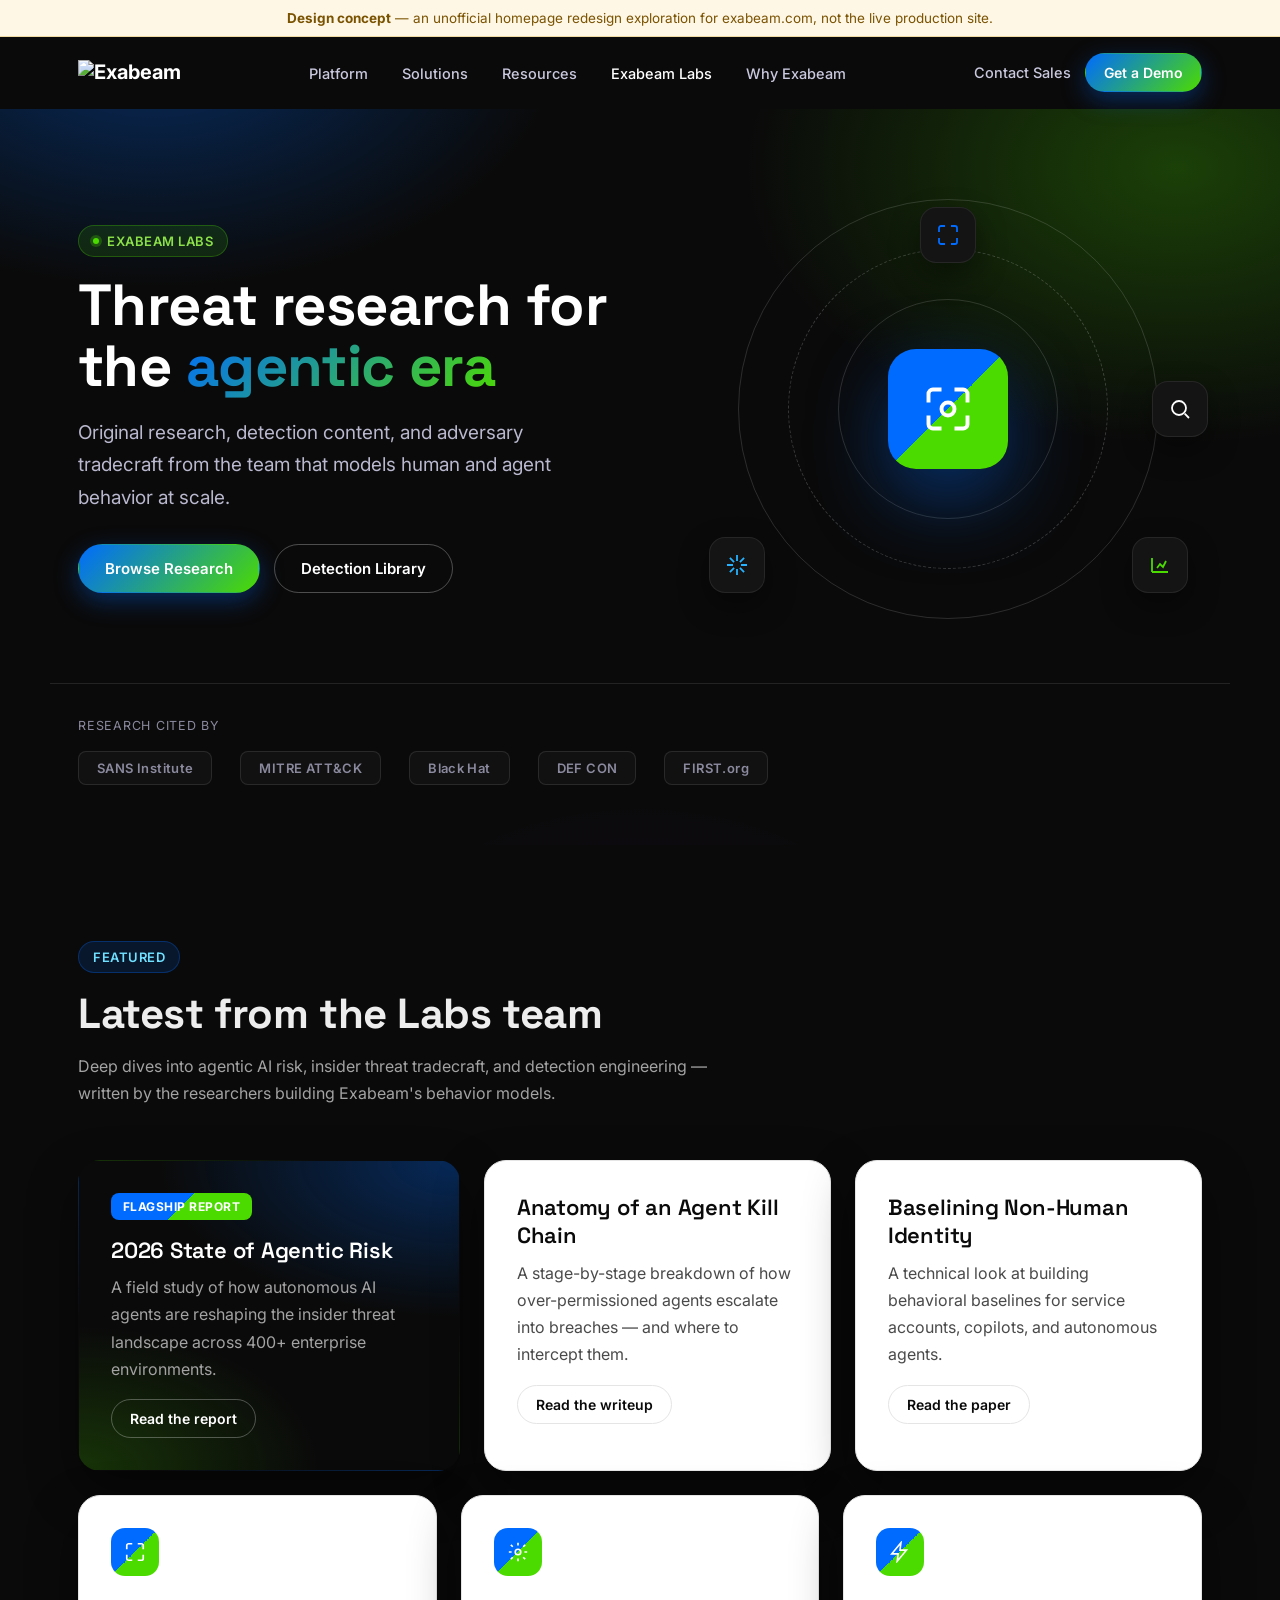
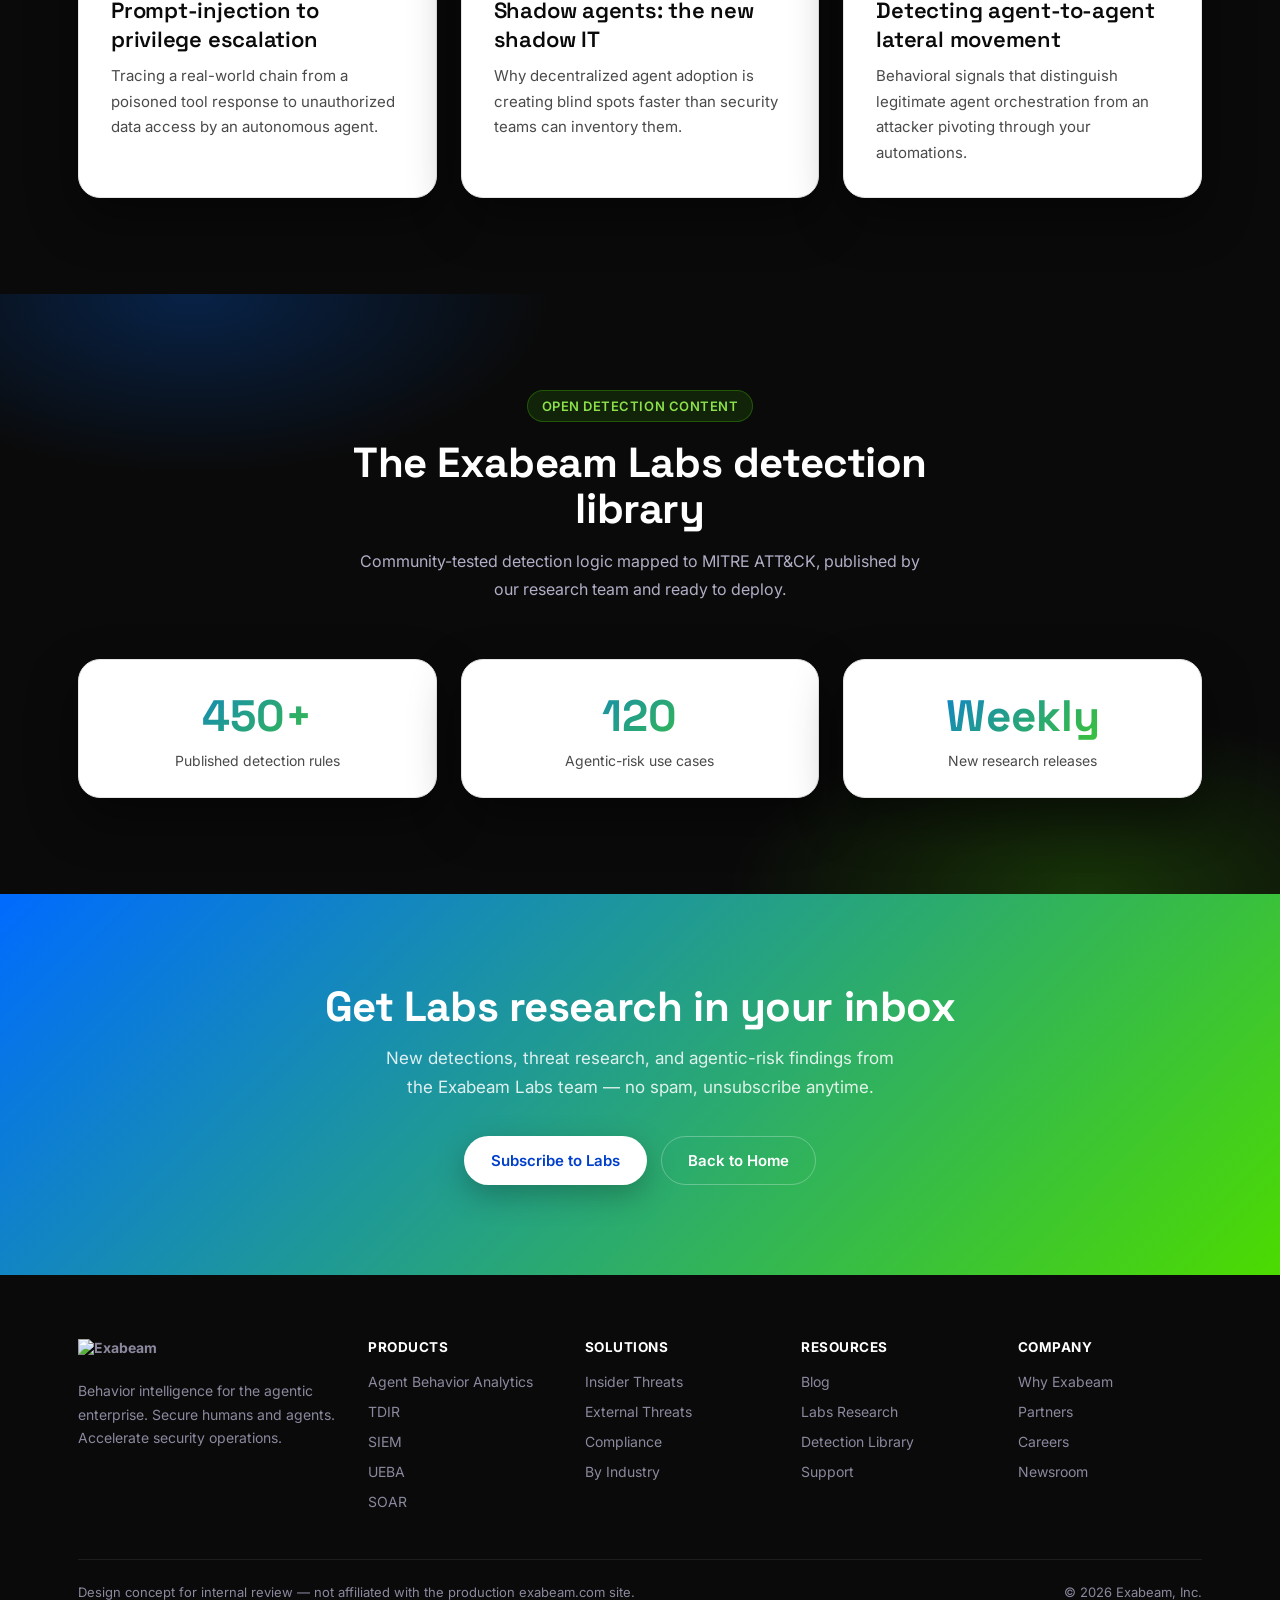
==== labs.html @ 5ce6b830 "Add agent insider threat kill-chain timeline; extract shared styles.css; add Exabeam Labs page" ====
<!doctype html>
<html lang="en">
<head>
<meta charset="utf-8">
<meta name="viewport" content="width=device-width, initial-scale=1">
<title>Exabeam Labs — Threat Research for the Agentic Era (Redesign Concept)</title>
<meta name="description" content="Unofficial Exabeam Labs page concept, part of the exabeam.com homepage redesign exploration. For internal review only.">
<meta name="robots" content="noindex, nofollow">
<link rel="preconnect" href="https://fonts.googleapis.com">
<link rel="preconnect" href="https://fonts.gstatic.com" crossorigin>
<link href="https://fonts.googleapis.com/css2?family=Space+Grotesk:wght@500;600;700&family=Inter:wght@400;500;600;700&display=swap" rel="stylesheet">
<link rel="stylesheet" href="styles.css">
</head>
<body>

<div class="disclaimer"><strong>Design concept</strong> — an unofficial homepage redesign exploration for exabeam.com, not the live production site.</div>

<header>
  <div class="nav-inner">
    <a href="https://www.exabeam.com/" class="logo"><img class="logo-img" src="https://cdn-ilemogb.nitrocdn.com/hxeNzoFtzCLhholgTkBlCriLCctWhMdW/assets/images/source/rev-cb45094/www.exabeam.com/wp-content/uploads/MISC-Exabeam-dark-logo-01.svg" alt="Exabeam" height="26"></a>
    <ul class="nav-links">
      <li><a href="index.html#platform">Platform</a></li>
      <li><a href="index.html#solutions">Solutions</a></li>
      <li><a href="index.html#resources">Resources</a></li>
      <li><a href="labs.html" style="color:#fff;">Exabeam Labs</a></li>
      <li><a href="index.html#faq">Why Exabeam</a></li>
    </ul>
    <div class="nav-cta">
      <a href="index.html" class="link">Contact Sales</a>
      <a href="index.html" class="btn btn-primary btn-sm">Get a Demo</a>
    </div>
    <button class="nav-toggle" aria-label="Menu">☰</button>
  </div>
</header>

<main id="top">

  <!-- LABS HERO -->
  <section class="hero" style="padding:90px 0 60px;">
    <div class="wrap hero-grid">
      <div>
        <span class="eyebrow on-dark"><span class="dot"></span> Exabeam Labs</span>
        <h1>Threat research for the <span class="grad">agentic era</span></h1>
        <p class="lede">Original research, detection content, and adversary tradecraft from the team that models human and agent behavior at scale.</p>
        <div class="hero-ctas">
          <a href="#research" class="btn btn-primary">Browse Research</a>
          <a href="#detections" class="btn btn-ghost-dark">Detection Library</a>
        </div>
      </div>
      <div class="orbit-wrap" aria-hidden="true">
        <div class="orbit-spin">
          <div class="orbit o1"></div>
          <div class="orbit o2"></div>
          <div class="orbit o3"></div>
          <div class="orbit-node n1"><span class="counter-spin"><svg viewBox="0 0 24 24" fill="none" stroke="#006BFF" stroke-width="1.8"><path d="M9 3H5a2 2 0 00-2 2v4M15 3h4a2 2 0 012 2v4M9 21H5a2 2 0 01-2-2v-4M15 21h4a2 2 0 002-2v-4"/></svg></span></div>
          <div class="orbit-node n2"><span class="counter-spin"><svg viewBox="0 0 24 24" fill="none" stroke="#27B2FF" stroke-width="1.8"><path d="M12 2v6M12 16v6M4.9 4.9l4.2 4.2M14.9 14.9l4.2 4.2M2 12h6M16 12h6M4.9 19.1l4.2-4.2M14.9 9.1l4.2-4.2"/></svg></span></div>
          <div class="orbit-node n3"><span class="counter-spin"><svg viewBox="0 0 24 24" fill="none" stroke="#4CDB00" stroke-width="1.8"><path d="M4 19V5M4 19h16M9 15l3-4 3 3 3-6"/></svg></span></div>
          <div class="orbit-node n4"><span class="counter-spin"><svg viewBox="0 0 24 24" fill="none" stroke="#fff" stroke-width="1.8"><circle cx="11" cy="11" r="7"/><path d="M21 21l-4.3-4.3"/></svg></span></div>
        </div>
        <div class="orbit-core">
          <svg viewBox="0 0 24 24" fill="none" stroke="#fff" stroke-width="1.8"><path d="M9 3H5a2 2 0 00-2 2v4M15 3h4a2 2 0 012 2v4M9 21H5a2 2 0 01-2-2v-4M15 21h4a2 2 0 002-2v-4"/><circle cx="12" cy="12" r="3"/></svg>
        </div>
      </div>
    </div>
    <div class="wrap trust-strip">
      <div class="trust-label">Research cited by</div>
      <div class="trust-logos">
        <span>SANS Institute</span>
        <span>MITRE ATT&amp;CK</span>
        <span>Black Hat</span>
        <span>DEF CON</span>
        <span>FIRST.org</span>
      </div>
    </div>
  </section>

  <!-- FEATURED RESEARCH -->
  <section class="section" id="research">
    <div class="wrap">
      <div class="section-head">
        <span class="eyebrow">Featured</span>
        <h2>Latest from the Labs team</h2>
        <p>Deep dives into agentic AI risk, insider threat tradecraft, and detection engineering — written by the researchers building Exabeam's behavior models.</p>
      </div>

      <div class="res-grid" style="margin-bottom:24px;">
        <div class="res-card highlight reveal">
          <span class="badge-gartner">Flagship Report</span>
          <h3>2026 State of Agentic Risk</h3>
          <p>A field study of how autonomous AI agents are reshaping the insider threat landscape across 400+ enterprise environments.</p>
          <a href="#" class="btn btn-ghost-dark btn-sm">Read the report</a>
        </div>
        <div class="res-card reveal">
          <h3>Anatomy of an Agent Kill Chain</h3>
          <p>A stage-by-stage breakdown of how over-permissioned agents escalate into breaches — and where to intercept them.</p>
          <a href="#" class="btn btn-ghost-light btn-sm">Read the writeup</a>
        </div>
        <div class="res-card reveal">
          <h3>Baselining Non-Human Identity</h3>
          <p>A technical look at building behavioral baselines for service accounts, copilots, and autonomous agents.</p>
          <a href="#" class="btn btn-ghost-light btn-sm">Read the paper</a>
        </div>
      </div>

      <div class="grid-3">
        <div class="card reveal">
          <div class="icon-tile"><svg viewBox="0 0 24 24" fill="none" stroke="#fff" stroke-width="1.8"><path d="M9 3H5a2 2 0 00-2 2v4M15 3h4a2 2 0 012 2v4M9 21H5a2 2 0 01-2-2v-4M15 21h4a2 2 0 002-2v-4"/></svg></div>
          <h3>Prompt-injection to privilege escalation</h3>
          <p>Tracing a real-world chain from a poisoned tool response to unauthorized data access by an autonomous agent.</p>
        </div>
        <div class="card reveal">
          <div class="icon-tile"><svg viewBox="0 0 24 24" fill="none" stroke="#fff" stroke-width="1.8"><circle cx="12" cy="12" r="3"/><path d="M12 2v3M12 19v3M4.2 4.2l2.1 2.1M17.7 17.7l2.1 2.1M2 12h3M19 12h3M4.2 19.8l2.1-2.1M17.7 6.3l2.1-2.1"/></svg></div>
          <h3>Shadow agents: the new shadow IT</h3>
          <p>Why decentralized agent adoption is creating blind spots faster than security teams can inventory them.</p>
        </div>
        <div class="card reveal">
          <div class="icon-tile"><svg viewBox="0 0 24 24" fill="none" stroke="#fff" stroke-width="1.8"><path d="M13 2L3 14h7l-1 8 10-12h-7l1-8z"/></svg></div>
          <h3>Detecting agent-to-agent lateral movement</h3>
          <p>Behavioral signals that distinguish legitimate agent orchestration from an attacker pivoting through your automations.</p>
        </div>
      </div>
    </div>
  </section>

  <!-- DETECTION LIBRARY -->
  <section class="section band-dark" id="detections">
    <div class="wrap">
      <div class="section-head center">
        <span class="eyebrow on-dark">Open Detection Content</span>
        <h2>The Exabeam Labs detection library</h2>
        <p style="margin:0 auto;max-width:560px;">Community-tested detection logic mapped to MITRE ATT&amp;CK, published by our research team and ready to deploy.</p>
      </div>
      <div class="stat-grid">
        <div class="stat reveal"><div class="num">450+</div><div class="label">Published detection rules</div></div>
        <div class="stat reveal"><div class="num">120</div><div class="label">Agentic-risk use cases</div></div>
        <div class="stat reveal"><div class="num">Weekly</div><div class="label">New research releases</div></div>
      </div>
    </div>
  </section>

  <!-- CTA -->
  <section class="cta-band">
    <div class="wrap">
      <h2>Get Labs research in your inbox</h2>
      <p>New detections, threat research, and agentic-risk findings from the Exabeam Labs team — no spam, unsubscribe anytime.</p>
      <div class="hero-ctas" style="justify-content:center;">
        <a href="#" class="btn btn-primary">Subscribe to Labs</a>
        <a href="index.html" class="btn btn-ghost-dark">Back to Home</a>
      </div>
    </div>
  </section>

</main>

<footer>
  <div class="wrap">
    <div class="footer-grid">
      <div>
        <a href="index.html#top" class="logo" style="margin-bottom:14px;"><img class="logo-img" src="https://cdn-ilemogb.nitrocdn.com/hxeNzoFtzCLhholgTkBlCriLCctWhMdW/assets/images/source/rev-cb45094/www.exabeam.com/wp-content/uploads/MISC-Exabeam-dark-logo-01.svg" alt="Exabeam" height="24"></a>
        <p style="color:#8A899E;font-size:14px;max-width:280px;">Behavior intelligence for the agentic enterprise. Secure humans and agents. Accelerate security operations.</p>
      </div>
      <div>
        <h4>Products</h4>
        <ul>
          <li><a href="index.html#platform">Agent Behavior Analytics</a></li>
          <li><a href="index.html#platform">TDIR</a></li>
          <li><a href="index.html#platform">SIEM</a></li>
          <li><a href="index.html#platform">UEBA</a></li>
          <li><a href="index.html#platform">SOAR</a></li>
        </ul>
      </div>
      <div>
        <h4>Solutions</h4>
        <ul>
          <li><a href="index.html#solutions">Insider Threats</a></li>
          <li><a href="index.html#solutions">External Threats</a></li>
          <li><a href="index.html#solutions">Compliance</a></li>
          <li><a href="index.html#solutions">By Industry</a></li>
        </ul>
      </div>
      <div>
        <h4>Resources</h4>
        <ul>
          <li><a href="index.html#resources">Blog</a></li>
          <li><a href="labs.html#research">Labs Research</a></li>
          <li><a href="labs.html#detections">Detection Library</a></li>
          <li><a href="index.html#faq">Support</a></li>
        </ul>
      </div>
      <div>
        <h4>Company</h4>
        <ul>
          <li><a href="index.html#faq">Why Exabeam</a></li>
          <li><a href="#">Partners</a></li>
          <li><a href="#">Careers</a></li>
          <li><a href="#">Newsroom</a></li>
        </ul>
      </div>
    </div>
    <div class="footer-bottom">
      <span>Design concept for internal review — not affiliated with the production exabeam.com site.</span>
      <span>© 2026 Exabeam, Inc.</span>
    </div>
  </div>
</footer>

<script>
  document.querySelector('.nav-toggle').addEventListener('click', function(){
    var links = document.querySelector('.nav-links');
    var open = links.style.display === 'flex';
    links.style.display = open ? 'none' : 'flex';
    links.style.flexDirection = 'column';
    links.style.position = 'absolute';
    links.style.top = '64px';
    links.style.left = '0';
    links.style.right = '0';
    links.style.background = '#0A0A0A';
    links.style.padding = '20px 28px';
    links.style.gap = '18px';
  });

  if ('IntersectionObserver' in window){
    var io = new IntersectionObserver(function(entries){
      entries.forEach(function(e){ if (e.isIntersecting){ e.target.classList.add('in'); io.unobserve(e.target); } });
    }, { threshold: 0.12 });
    document.querySelectorAll('.reveal').forEach(function(el){ io.observe(el); });
  } else {
    document.querySelectorAll('.reveal').forEach(function(el){ el.classList.add('in'); });
  }
</script>

</body>
</html>
---- styles.css ----
:root{
    --purple:#8D00FF;
    --purple-light:#B383FF;
    --purple-dark:#5A00A6;
    --blue:#006BFF;
    --blue-light:#27B2FF;
    --blue-dark:#003FCC;
    --green:#009D00;
    --green-light:#4CDB00;
    --green-dark:#106D00;
    --ink:#0A0A0A;
    --ink-soft:#151515;
    --panel-dark:#141414;
    --panel-dark-border:rgba(255,255,255,.08);
    --paper:#FFFFFF;
    --paper-soft:#F5F5F5;
    --line:#E5E5E5;
    --text-muted:#4A4A4A;
    --text-on-dark-muted:#A3A3A3;
    /* Primary brand colors (green + blue, balanced) drive large gradients; purple is used sparingly as a secondary accent only. */
    --gradient-brand: linear-gradient(135deg, var(--blue) 0%, var(--green-light) 100%);
    --gradient-icon: linear-gradient(135deg, var(--blue) 50%, var(--green-light) 50%);
    --radius-lg: 22px;
    --radius-md: 16px;
    --radius-pill: 999px;
    --shadow-soft: 0 20px 50px rgba(0,0,0,.45);
    --shadow-dark: 0 20px 60px rgba(0,0,0,.45);
    --maxw: 1180px;
  }
  *{box-sizing:border-box}
  html{scroll-behavior:smooth}
  body{
    margin:0;
    font-family:'Inter',-apple-system,BlinkMacSystemFont,'Helvetica Neue',Arial,sans-serif;
    color:#EDEDED;
    background:var(--ink);
    -webkit-font-smoothing:antialiased;
  }
  h1,h2,h3,.brand-font{font-family:'Space Grotesk','Inter',sans-serif; letter-spacing:-0.01em;}
  h1{font-size:clamp(36px,5.4vw,58px); line-height:1.05; font-weight:700; margin:0 0 20px;}
  h2{font-size:clamp(28px,3.6vw,42px); line-height:1.1; font-weight:700; margin:0 0 16px;}
  h3{font-size:22px; line-height:1.3; font-weight:600; margin:0 0 10px;}
  p{line-height:1.7; color:var(--text-on-dark-muted); margin:0 0 16px;}
  a{color:inherit; text-decoration:none;}
  img,svg{display:block; max-width:100%;}
  .wrap{max-width:var(--maxw); margin:0 auto; padding:0 28px;}
  section{position:relative;}
  .eyebrow{
    display:inline-flex; align-items:center; gap:8px;
    font-size:13px; font-weight:600; letter-spacing:.04em; text-transform:uppercase;
    color:#6FE0FF;
    background:rgba(0,107,255,.14);
    border:1px solid rgba(0,107,255,.3);
    padding:7px 14px; border-radius:var(--radius-pill);
    margin-bottom:18px;
  }
  .eyebrow.on-dark{ color:#8CE04A; background:rgba(76,219,0,.12); border-color:rgba(76,219,0,.28); }
  .eyebrow.on-light{ color:var(--blue-dark); background:rgba(0,107,255,.08); border-color:rgba(0,107,255,.18); }
  .eyebrow .dot{width:6px;height:6px;border-radius:50%;background:var(--green-light);box-shadow:0 0 0 3px rgba(76,219,0,.25);}

  /* Buttons */
  .btn{
    display:inline-flex; align-items:center; justify-content:center; gap:8px;
    font-weight:600; font-size:15px; padding:14px 26px; border-radius:var(--radius-pill);
    cursor:pointer; border:1px solid transparent; transition:transform .18s ease, box-shadow .18s ease, background .18s ease, border-color .18s ease;
    white-space:nowrap;
  }
  .btn-primary{ background:var(--gradient-brand); color:#fff; box-shadow:0 8px 24px rgba(0,107,255,.35); }
  .btn-primary:hover{ transform:translateY(-2px); box-shadow:0 14px 32px rgba(0,107,255,.45); }
  .btn-ghost-dark{ background:transparent; border-color:rgba(255,255,255,.28); color:#fff; }
  .btn-ghost-dark:hover{ background:rgba(255,255,255,.08); border-color:rgba(255,255,255,.5); }
  .btn-ghost-light{ background:transparent; border-color:var(--line); color:var(--ink); }
  .btn-ghost-light:hover{ background:var(--paper-soft); border-color:#cfcfe0; }
  .btn-sm{ padding:10px 18px; font-size:14px; }

  /* NAV */
  header{
    position:sticky; top:0; z-index:50;
    background:var(--ink);
    border-bottom:1px solid transparent;
  }
  .nav-inner{ display:flex; align-items:center; justify-content:space-between; padding:16px 28px; max-width:var(--maxw); margin:0 auto; }
  .logo{ font-size:20px; font-weight:700; color:#fff; display:flex; align-items:center; gap:10px; }
  .logo-img{ height:26px; width:auto; display:block; }
  .nav-links{ display:flex; gap:34px; list-style:none; margin:0; padding:0; }
  .nav-links a{ color:#C9C8DE; font-size:14.5px; font-weight:500; transition:color .15s ease; }
  .nav-links a:hover{ color:#fff; }
  .nav-cta{ display:flex; align-items:center; gap:14px; }
  .nav-cta a.link{ color:#C9C8DE; font-size:14.5px; font-weight:500; }
  .nav-toggle{ display:none; background:none; border:0; color:#fff; font-size:22px; cursor:pointer; }
  @media (max-width:920px){
    .nav-links{ display:none; }
    .nav-cta .link{ display:none; }
    .nav-toggle{ display:block; }
  }

  /* HERO */
  .hero{
    background:
      radial-gradient(680px 420px at 12% -10%, rgba(0,107,255,.35), transparent 60%),
      radial-gradient(720px 460px at 92% 8%, rgba(76,219,0,.26), transparent 60%),
      radial-gradient(500px 340px at 50% 120%, rgba(141,0,255,.06), transparent 60%),
      var(--ink);
    color:#fff;
    padding:110px 0 70px;
    overflow:hidden;
  }
  .hero-grid{ display:grid; grid-template-columns:1.05fr .95fr; gap:56px; align-items:center; }
  @media (max-width:920px){ .hero-grid{ grid-template-columns:1fr; } }
  .hero h1{ color:#fff; }
  .hero h1 .grad{ background:var(--gradient-brand); -webkit-background-clip:text; background-clip:text; color:transparent; }
  .hero p.lede{ font-size:19px; color:#B9B8CF; max-width:520px; }
  .hero-ctas{ display:flex; gap:14px; margin-top:30px; flex-wrap:wrap; }

  /* hero visual: orbit graphic (animated) */
  .orbit-wrap{ position:relative; height:420px; display:flex; align-items:center; justify-content:center; }
  .orbit-spin{ position:absolute; inset:0; animation: spin 50s linear infinite; }
  .orbit{ position:absolute; top:50%; left:50%; border-radius:50%; border:1px solid rgba(255,255,255,.14); transform:translate(-50%,-50%); }
  .orbit.o1{ width:420px; height:420px; }
  .orbit.o2{ width:320px; height:320px; border-style:dashed; border-color:rgba(255,255,255,.2); animation: spin-reverse-centered 30s linear infinite; }
  .orbit.o3{ width:220px; height:220px; animation: pulse-ring 6s ease-in-out infinite; }
  .orbit-core{
    position:relative; width:120px; height:120px; border-radius:28px; background:var(--gradient-icon);
    display:flex; align-items:center; justify-content:center; box-shadow:0 30px 80px rgba(0,107,255,.4);
    animation: core-pulse 4.5s ease-in-out infinite;
  }
  .orbit-core svg{ width:52px; height:52px; }
  .orbit-node{
    position:absolute; width:56px; height:56px; border-radius:16px;
    background:var(--panel-dark); border:1px solid var(--panel-dark-border);
    display:flex; align-items:center; justify-content:center;
    box-shadow:0 12px 30px rgba(0,0,0,.4);
    animation: node-float 3.6s ease-in-out infinite;
  }
  .orbit-node .counter-spin{ display:flex; animation: spin-reverse 50s linear infinite; }
  .orbit-node svg{ width:24px; height:24px; }
  .n1{ top:8px; left:50%; margin-left:-28px; animation-delay:0s; }
  .n2{ bottom:26px; left:14px; animation-delay:.9s; }
  .n3{ bottom:26px; right:14px; animation-delay:1.8s; }
  .n4{ top:50%; right:-6px; margin-top:-28px; animation-delay:2.7s; }
  @media (max-width:520px){ .orbit-wrap{ height:320px;} .orbit.o1{width:300px;height:300px;} .orbit.o2{width:220px;height:220px;} .orbit.o3{width:150px;height:150px;} }

  @keyframes spin{ from{ transform:rotate(0deg); } to{ transform:rotate(360deg); } }
  @keyframes spin-reverse{ from{ transform:rotate(0deg); } to{ transform:rotate(-360deg); } }
  @keyframes spin-reverse-centered{ from{ transform:translate(-50%,-50%) rotate(0deg); } to{ transform:translate(-50%,-50%) rotate(-360deg); } }
  @keyframes core-pulse{ 0%,100%{ transform:scale(1); box-shadow:0 30px 80px rgba(0,107,255,.4); } 50%{ transform:scale(1.05); box-shadow:0 34px 90px rgba(76,219,0,.4); } }
  @keyframes node-float{ 0%,100%{ transform:translateY(0); } 50%{ transform:translateY(-8px); } }
  @keyframes pulse-ring{ 0%,100%{ opacity:.6; transform:translate(-50%,-50%) scale(1); } 50%{ opacity:1; transform:translate(-50%,-50%) scale(1.03); } }
  @media (prefers-reduced-motion: reduce){
    .orbit-spin, .orbit.o2, .orbit.o3, .orbit-core, .orbit-node, .orbit-node .counter-spin{ animation:none !important; }
  }

  .trust-strip{ margin-top:64px; padding-top:34px; border-top:1px solid rgba(255,255,255,.1); }
  .trust-label{ font-size:12.5px; letter-spacing:.06em; text-transform:uppercase; color:#8A899E; margin-bottom:18px; }
  .trust-logos{ display:flex; gap:28px; flex-wrap:wrap; align-items:center; }
  .trust-logos span{
    height:34px; padding:0 18px; display:flex; align-items:center;
    color:#8A899E; font-weight:600; font-size:13px; letter-spacing:.03em;
    border:1px solid rgba(255,255,255,.1); border-radius:8px; background:rgba(255,255,255,.03);
  }

  /* PROBLEM SECTION */
  .section{ padding:96px 0; }
  .section-head{ max-width:640px; margin:0 0 52px; }
  .section-head.center{ margin:0 auto 52px; text-align:center; }
  .grid-3{ display:grid; grid-template-columns:repeat(3,1fr); gap:24px; }
  .grid-5{ display:grid; grid-template-columns:repeat(5,1fr); gap:20px; }
  @media (max-width:900px){ .grid-3{ grid-template-columns:1fr 1fr; } .grid-5{ grid-template-columns:1fr 1fr; } }
  @media (max-width:600px){ .grid-3{ grid-template-columns:1fr; } .grid-5{ grid-template-columns:1fr; } }

  .card{
    background:var(--paper); border:1px solid var(--line); border-radius:var(--radius-lg);
    padding:32px; color:var(--ink); box-shadow:var(--shadow-soft);
    transition:transform .2s ease, box-shadow .2s ease, border-color .2s ease;
  }
  .card:hover{ transform:translateY(-4px); box-shadow:0 20px 50px rgba(0,0,0,.35); border-color:#dcdcee; }
  .icon-tile{
    width:48px; height:48px; border-radius:14px; margin-bottom:20px;
    display:flex; align-items:center; justify-content:center;
    background:var(--gradient-icon);
  }
  .icon-tile svg{ width:22px; height:22px; stroke:#fff; }
  .card p{ margin:0; font-size:15px; color:var(--text-muted); }

  /* PLATFORM ROWS */
  .platform-row{ display:grid; grid-template-columns:1fr 1fr; gap:64px; align-items:center; padding:56px 0; border-top:1px solid rgba(255,255,255,.1); }
  .platform-row:first-of-type{ border-top:none; }
  .platform-row.reverse .p-visual{ order:2; }
  @media (max-width:860px){ .platform-row{ grid-template-columns:1fr; gap:32px;} .platform-row.reverse .p-visual{ order:0;} }
  .p-visual{
    background:var(--paper); border-radius:var(--radius-lg); padding:36px; min-height:260px;
    display:flex; align-items:center; justify-content:center; position:relative; overflow:hidden;
    border:1px solid var(--line); box-shadow:var(--shadow-soft);
  }
  .p-visual::before{
    content:""; position:absolute; inset:-40%;
    background:radial-gradient(circle at 30% 20%, rgba(0,107,255,.14), transparent 55%),
               radial-gradient(circle at 80% 80%, rgba(76,219,0,.12), transparent 55%);
  }
  /* Platform-row graphics: diagonal-blade motif inspired by the Exabeam mark */
  .p-graphic{ position:relative; width:220px; height:220px; }
  .ring-echo{ position:absolute; inset:12px; border-radius:50%; border:1px dashed var(--line); }
  .blade{ position:absolute; border-radius:6px; box-shadow:0 10px 22px rgba(0,0,0,.1); }
  .graphic-b .bars-group{ position:absolute; inset:0; transform:rotate(-10deg); }
  .graphic-b .bar{ bottom:auto; }
  .graphic-c .core-dot{ position:absolute; top:104px; left:104px; width:12px; height:12px; border-radius:50%; background:var(--ink); box-shadow:0 0 0 5px var(--paper), 0 0 0 6px var(--line); }
  .graphic-c .radiate{ top:110px; left:103px; transform-origin:top center; }
  .tag-row{ display:flex; gap:8px; flex-wrap:wrap; margin-bottom:16px; }
  .tag{ font-size:12.5px; font-weight:600; padding:5px 12px; border-radius:var(--radius-pill); background:rgba(255,255,255,.06); color:var(--text-on-dark-muted); border:1px solid rgba(255,255,255,.14); }
  .check-list{ list-style:none; margin:20px 0 0; padding:0; display:grid; gap:12px; }
  .check-list li{ display:flex; gap:10px; font-size:14.5px; color:#EDEDED; align-items:flex-start; }
  .check-list svg{ width:18px; height:18px; flex:none; margin-top:2px; stroke:var(--green-light); }

  /* KILL CHAIN TIMELINE */
  .killchain-timeline{ position:relative; max-width:680px; margin:0 auto; padding-left:64px; }
  .kc-spine{ position:absolute; left:23px; top:4px; bottom:4px; width:2px; background:rgba(255,255,255,.12); }
  .kc-travel{
    position:absolute; left:50%; top:0; width:10px; height:10px; margin-left:-5px; border-radius:50%;
    background:var(--gradient-icon); box-shadow:0 0 16px 4px rgba(0,107,255,.55);
    animation: kc-travel 8s linear infinite;
  }
  .kc-stage{ position:relative; padding-bottom:48px; }
  .kc-stage:last-child{ padding-bottom:0; }
  .kc-dot{
    position:absolute; left:-64px; top:0; width:48px; height:48px; border-radius:50%;
    background:var(--panel-dark); border:1px solid rgba(255,255,255,.14);
    display:flex; align-items:center; justify-content:center;
    font-family:'Space Grotesk',sans-serif; font-weight:700; font-size:14px; color:#EDEDED;
    animation: kc-pulse 8s ease-in-out infinite; animation-delay:var(--d, 0s);
  }
  .kc-dot-flag{ background:var(--gradient-icon); color:#fff; border-color:transparent; }
  .kc-card{ padding-top:6px; }
  .kc-card h3{ margin-bottom:6px; }
  .kc-card p{ margin:0; }
  .kc-card-flag{
    background:var(--paper); color:var(--ink); border:1px solid var(--line); border-radius:var(--radius-lg);
    padding:24px 28px; box-shadow:var(--shadow-soft);
  }
  .kc-card-flag h3{ color:var(--ink); }
  .kc-card-flag p{ color:var(--text-muted); }
  .kc-intercept{ margin-top:16px; padding-top:16px; border-top:1px dashed var(--line); }
  .kc-intercept-badge{
    display:inline-flex; align-items:center; gap:8px; font-size:12.5px; font-weight:700; letter-spacing:.03em; text-transform:uppercase;
    color:var(--blue-dark); background:rgba(0,107,255,.08); border:1px solid rgba(0,107,255,.2);
    padding:6px 12px; border-radius:var(--radius-pill); margin-bottom:10px;
  }
  .kc-intercept-badge .dot{ width:6px; height:6px; border-radius:50%; background:var(--green); }
  .kc-intercept p{ margin:0; font-size:14.5px; color:var(--text-muted); }
  @keyframes kc-travel{
    0%{ top:0%; opacity:0; }
    4%{ opacity:1; }
    96%{ opacity:1; }
    100%{ top:100%; opacity:0; }
  }
  @keyframes kc-pulse{
    0%{ box-shadow:0 0 0 0 rgba(0,107,255,.5); }
    6%{ box-shadow:0 0 0 10px rgba(0,107,255,0); }
    100%{ box-shadow:0 0 0 0 rgba(0,107,255,0); }
  }
  @media (prefers-reduced-motion: reduce){
    .kc-travel, .kc-dot{ animation:none !important; }
  }
  @media (max-width:600px){
    .killchain-timeline{ padding-left:52px; }
    .kc-dot{ left:-52px; width:40px; height:40px; font-size:12.5px; }
    .kc-spine{ left:19px; }
  }

  /* DARK BAND */
  .band-dark{
    background:var(--ink); color:#fff;
    background-image: radial-gradient(600px 300px at 15% 0%, rgba(0,107,255,.25), transparent 60%), radial-gradient(600px 300px at 85% 100%, rgba(76,219,0,.2), transparent 60%);
  }
  .band-dark p{ color:#B0AFC6; }
  .band-dark .section-head h2{ color:#fff; }
  .stat-grid{ display:grid; grid-template-columns:repeat(3,1fr); gap:24px; margin-top:56px; }
  @media (max-width:760px){ .stat-grid{ grid-template-columns:1fr; } }
  .stat{ text-align:center; padding:28px 20px; border:1px solid var(--line); border-radius:var(--radius-lg); background:var(--paper); box-shadow:var(--shadow-soft); }
  .stat .num{ font-family:'Space Grotesk',sans-serif; font-size:44px; font-weight:700; background:var(--gradient-brand); -webkit-background-clip:text; background-clip:text; color:transparent; }
  .stat .label{ color:var(--text-muted); font-size:14px; margin-top:8px; }

  /* BENEFITS */
  .benefit{ text-align:left; }
  .benefit h3{ font-size:17px; }
  .benefit p{ font-size:14px; }

  /* TESTIMONIALS */
  .testi-grid{ display:grid; grid-template-columns:repeat(2,1fr); gap:24px; }
  @media (max-width:820px){ .testi-grid{ grid-template-columns:1fr; } }
  .testi{ background:var(--paper); border:1px solid var(--line); border-radius:var(--radius-lg); padding:36px; display:flex; flex-direction:column; gap:20px; color:var(--ink); box-shadow:var(--shadow-soft); }
  .testi .quote-mark{ font-family:'Space Grotesk',sans-serif; font-size:48px; line-height:1; background:var(--gradient-brand); -webkit-background-clip:text; background-clip:text; color:transparent; }
  .testi blockquote{ margin:0; font-size:18px; line-height:1.6; color:var(--ink); font-weight:500; }
  .testi-foot{ display:flex; align-items:center; justify-content:space-between; gap:16px; margin-top:auto; }
  .testi-person{ display:flex; align-items:center; gap:12px; }
  .avatar{ width:42px; height:42px; border-radius:50%; background:var(--gradient-brand); flex:none; }
  .testi-person .name{ font-weight:600; font-size:14.5px; }
  .testi-person .role{ font-size:13px; color:var(--text-muted); }
  .metric-badge{ font-size:13px; font-weight:700; color:var(--green-dark); background:rgba(76,219,0,.12); border:1px solid rgba(16,109,0,.2); padding:6px 12px; border-radius:var(--radius-pill); white-space:nowrap; }

  /* RESOURCES */
  .res-grid{ display:grid; grid-template-columns:1.1fr 1fr 1fr; gap:24px; }
  @media (max-width:860px){ .res-grid{ grid-template-columns:1fr; } }
  .res-card{ border-radius:var(--radius-lg); padding:32px; border:1px solid var(--line); background:var(--paper); color:var(--ink); box-shadow:var(--shadow-soft); }
  .res-card p{ color:var(--text-muted); }
  .res-card.highlight{ background:var(--ink); color:#fff; border-color:transparent; background-image:radial-gradient(500px 260px at 100% 0%, rgba(0,107,255,.32), transparent 60%), radial-gradient(400px 240px at 0% 100%, rgba(76,219,0,.2), transparent 60%); }
  .res-card.highlight p{ color:#A3A3A3; }
  .badge-gartner{ display:inline-block; font-size:12px; font-weight:700; letter-spacing:.04em; text-transform:uppercase; color:#fff; background:var(--gradient-icon); padding:6px 12px; border-radius:8px; margin-bottom:16px; }

  /* FAQ */
  .faq{ max-width:800px; margin:0 auto; }
  details{ border-bottom:1px solid rgba(255,255,255,.1); padding:22px 0; }
  details summary{ cursor:pointer; list-style:none; display:flex; align-items:center; justify-content:space-between; font-weight:600; font-size:16.5px; }
  details summary::-webkit-details-marker{ display:none; }
  details summary::after{ content:"+"; font-size:22px; color:var(--purple); font-weight:400; transition:transform .2s ease; }
  details[open] summary::after{ transform:rotate(45deg); }
  details p{ margin-top:14px; font-size:15px; }

  /* FOOTER CTA */
  .cta-band{
    background:var(--gradient-brand); color:#fff; text-align:center; padding:90px 0; position:relative; overflow:hidden;
  }
  .cta-band h2{ color:#fff; margin-bottom:14px; }
  .cta-band p{ color:rgba(255,255,255,.85); max-width:520px; margin:0 auto 34px; font-size:17px; }
  .cta-band .btn-primary{ background:#fff; color:var(--blue-dark); box-shadow:0 10px 30px rgba(0,0,0,.25); }
  .cta-band .btn-primary:hover{ box-shadow:0 16px 40px rgba(0,0,0,.3); }
  .cta-band .btn-ghost-dark:hover{ background:rgba(255,255,255,.15); }

  footer{ background:var(--ink); color:#8A899E; padding:64px 0 28px; }
  .footer-grid{ display:grid; grid-template-columns:1.4fr repeat(4,1fr); gap:32px; padding-bottom:48px; border-bottom:1px solid rgba(255,255,255,.08); }
  @media (max-width:820px){ .footer-grid{ grid-template-columns:1fr 1fr; } }
  .footer-grid h4{ color:#fff; font-size:13.5px; margin:0 0 16px; text-transform:uppercase; letter-spacing:.04em; }
  .footer-grid ul{ list-style:none; margin:0; padding:0; display:grid; gap:10px; }
  .footer-grid a{ font-size:14px; color:#8A899E; }
  .footer-grid a:hover{ color:#fff; }
  .footer-bottom{ display:flex; justify-content:space-between; align-items:center; padding-top:24px; flex-wrap:wrap; gap:12px; font-size:13px; }

  .disclaimer{
    background:#FFF7E6; color:#7A5300; border-bottom:1px solid #F0DCA3;
    font-size:13.5px; text-align:center; padding:10px 20px;
  }
  .disclaimer strong{ font-weight:700; }

  .reveal{ opacity:0; transform:translateY(18px); transition:opacity .6s ease, transform .6s ease; }
  .reveal.in{ opacity:1; transform:none; }
  @media (prefers-reduced-motion: reduce){ .reveal{ opacity:1; transform:none; transition:none; } html{ scroll-behavior:auto; } }
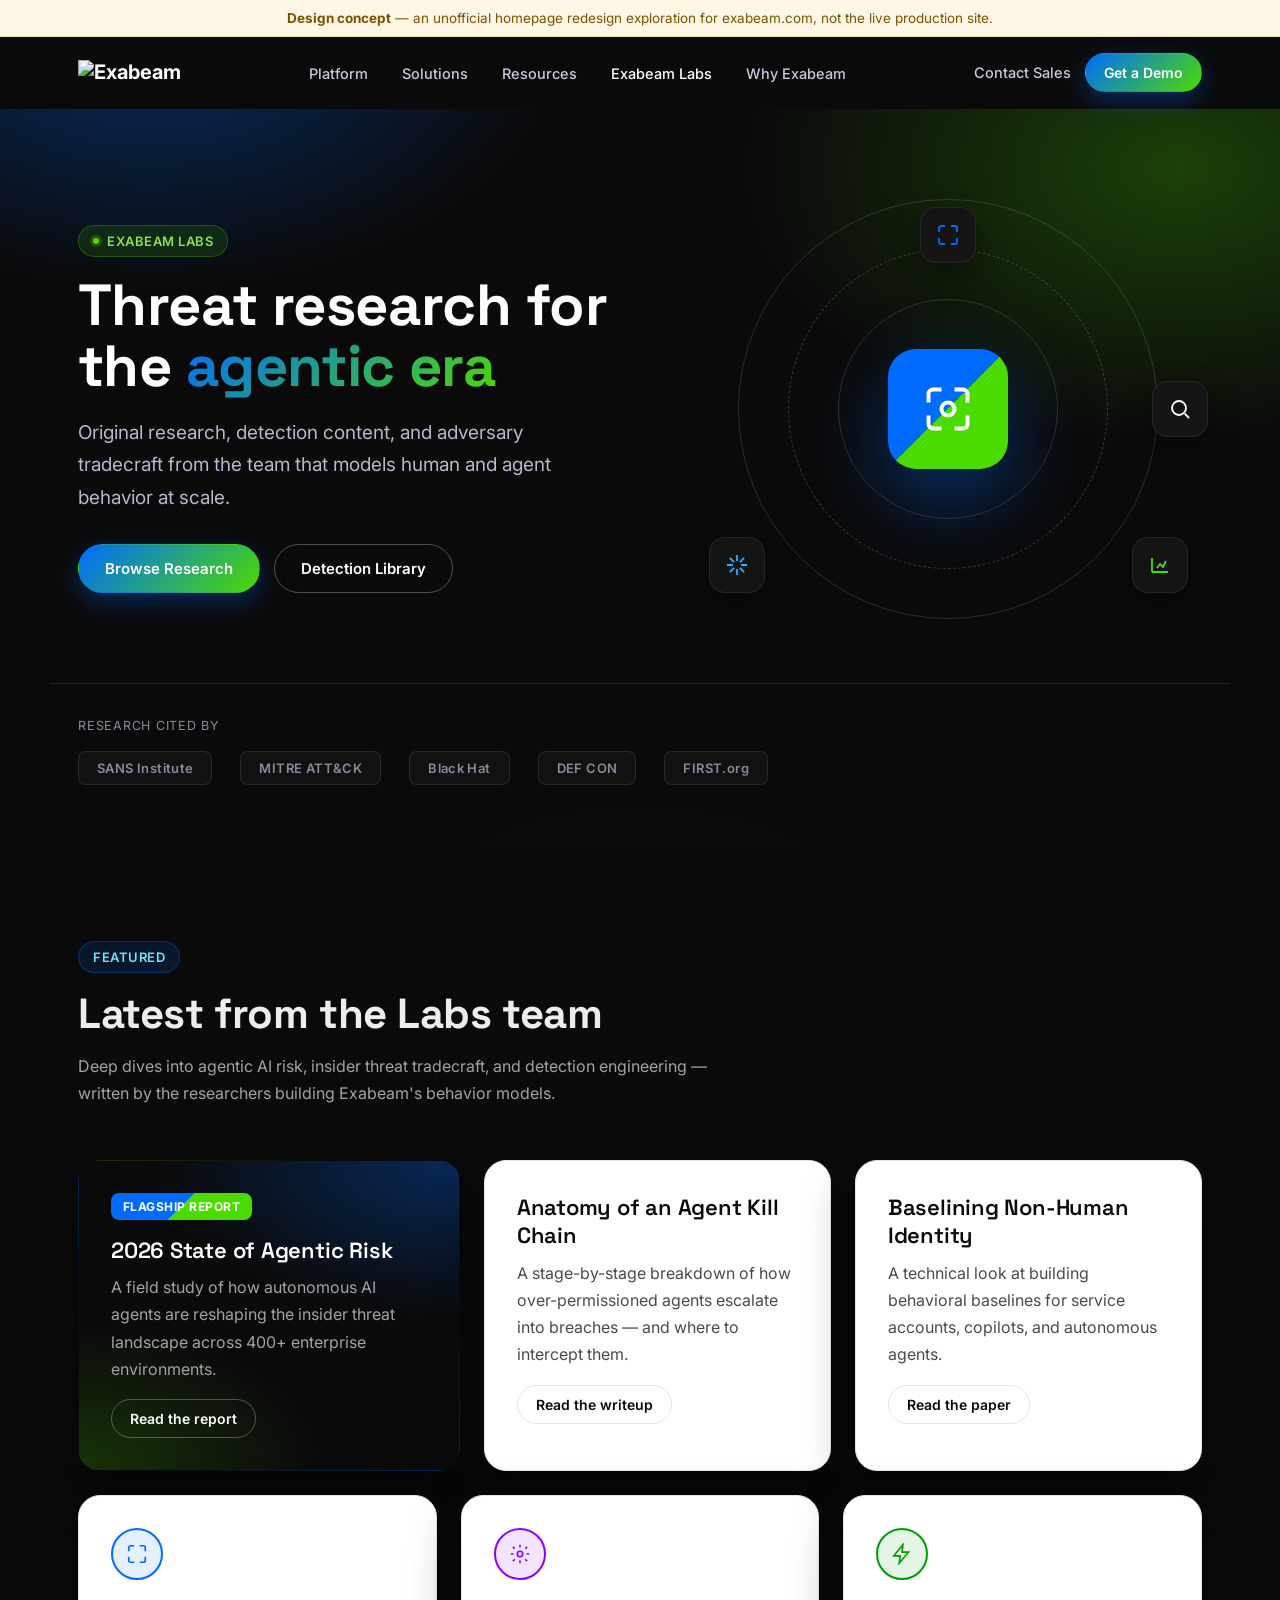
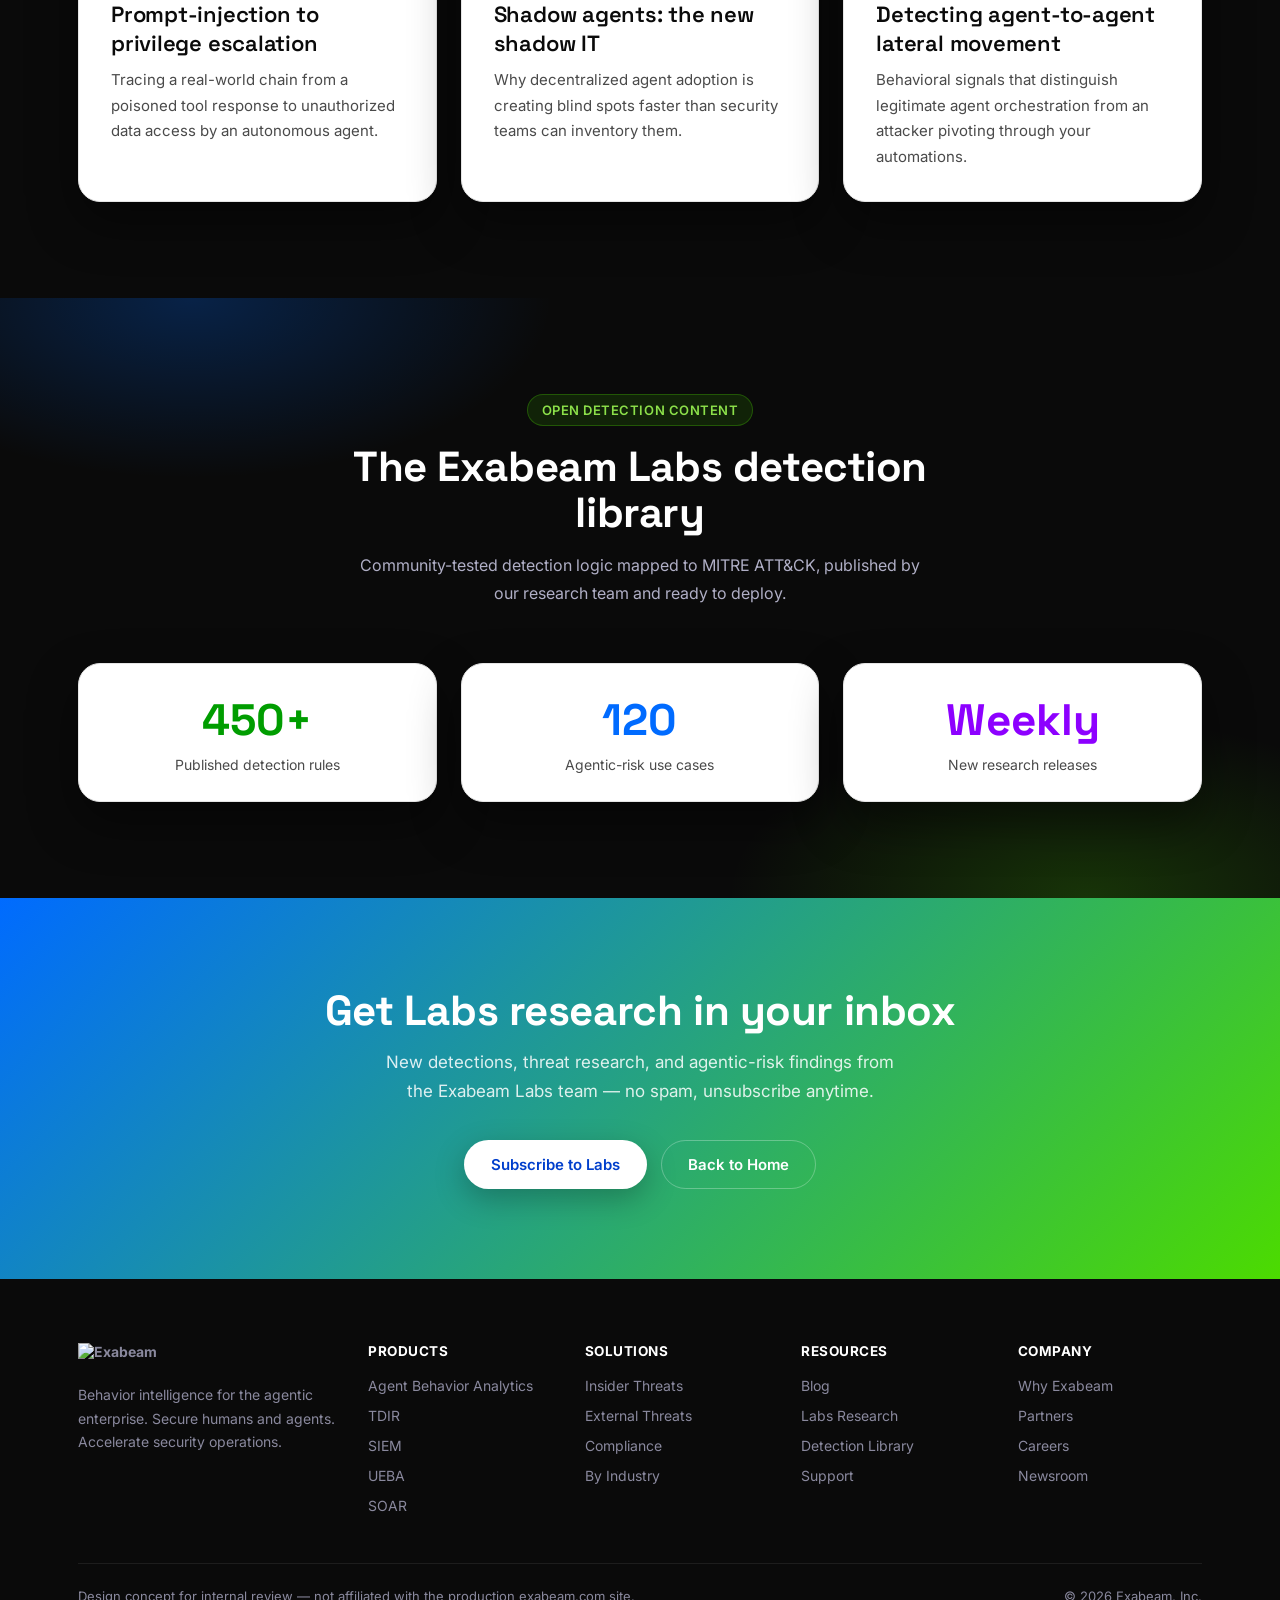
==== commit 25ce7823: "Restyle icons as ring-outline badges matching real Exabeam deck iconography; per-stat brand colors; " ====
--- a/labs.html
+++ b/labs.html
@@ -104,17 +104,17 @@
 
       <div class="grid-3">
         <div class="card reveal">
-          <div class="icon-tile"><svg viewBox="0 0 24 24" fill="none" stroke="#fff" stroke-width="1.8"><path d="M9 3H5a2 2 0 00-2 2v4M15 3h4a2 2 0 012 2v4M9 21H5a2 2 0 01-2-2v-4M15 21h4a2 2 0 002-2v-4"/></svg></div>
+          <div class="icon-badge on-light c-blue"><svg viewBox="0 0 24 24" fill="none" stroke-width="1.8"><path d="M9 3H5a2 2 0 00-2 2v4M15 3h4a2 2 0 012 2v4M9 21H5a2 2 0 01-2-2v-4M15 21h4a2 2 0 002-2v-4"/></svg></div>
           <h3>Prompt-injection to privilege escalation</h3>
           <p>Tracing a real-world chain from a poisoned tool response to unauthorized data access by an autonomous agent.</p>
         </div>
         <div class="card reveal">
-          <div class="icon-tile"><svg viewBox="0 0 24 24" fill="none" stroke="#fff" stroke-width="1.8"><circle cx="12" cy="12" r="3"/><path d="M12 2v3M12 19v3M4.2 4.2l2.1 2.1M17.7 17.7l2.1 2.1M2 12h3M19 12h3M4.2 19.8l2.1-2.1M17.7 6.3l2.1-2.1"/></svg></div>
+          <div class="icon-badge on-light c-purple"><svg viewBox="0 0 24 24" fill="none" stroke-width="1.8"><circle cx="12" cy="12" r="3"/><path d="M12 2v3M12 19v3M4.2 4.2l2.1 2.1M17.7 17.7l2.1 2.1M2 12h3M19 12h3M4.2 19.8l2.1-2.1M17.7 6.3l2.1-2.1"/></svg></div>
           <h3>Shadow agents: the new shadow IT</h3>
           <p>Why decentralized agent adoption is creating blind spots faster than security teams can inventory them.</p>
         </div>
         <div class="card reveal">
-          <div class="icon-tile"><svg viewBox="0 0 24 24" fill="none" stroke="#fff" stroke-width="1.8"><path d="M13 2L3 14h7l-1 8 10-12h-7l1-8z"/></svg></div>
+          <div class="icon-badge on-light c-green"><svg viewBox="0 0 24 24" fill="none" stroke-width="1.8"><path d="M13 2L3 14h7l-1 8 10-12h-7l1-8z"/></svg></div>
           <h3>Detecting agent-to-agent lateral movement</h3>
           <p>Behavioral signals that distinguish legitimate agent orchestration from an attacker pivoting through your automations.</p>
         </div>
@@ -214,7 +214,9 @@
     links.style.top = '64px';
     links.style.left = '0';
     links.style.right = '0';
-    links.style.background = '#0A0A0A';
+    links.style.background = 'transparent';
+    links.style.backdropFilter = 'blur(14px)';
+    links.style.webkitBackdropFilter = 'blur(14px)';
     links.style.padding = '20px 28px';
     links.style.gap = '18px';
   });
--- a/styles.css
+++ b/styles.css
@@ -76,7 +76,7 @@
   /* NAV */
   header{
     position:sticky; top:0; z-index:50;
-    background:var(--ink);
+    background:transparent;
     border-bottom:1px solid transparent;
   }
   .nav-inner{ display:flex; align-items:center; justify-content:space-between; padding:16px 28px; max-width:var(--maxw); margin:0 auto; }
@@ -174,12 +174,20 @@
     transition:transform .2s ease, box-shadow .2s ease, border-color .2s ease;
   }
   .card:hover{ transform:translateY(-4px); box-shadow:0 20px 50px rgba(0,0,0,.35); border-color:#dcdcee; }
-  .icon-tile{
-    width:48px; height:48px; border-radius:14px; margin-bottom:20px;
+  /* Icon badges: ring-outline circles matching Exabeam deck iconography */
+  .icon-badge{
+    width:52px; height:52px; border-radius:50%; margin-bottom:20px; flex:none;
     display:flex; align-items:center; justify-content:center;
-    background:var(--gradient-icon);
-  }
-  .icon-tile svg{ width:22px; height:22px; stroke:#fff; }
+    border:2px solid var(--badge-c, var(--blue));
+  }
+  .icon-badge svg{ width:22px; height:22px; stroke:var(--badge-c, var(--blue)); }
+  .icon-badge.on-light{ background:var(--badge-tint, rgba(0,107,255,.1)); }
+  .icon-badge.on-dark{ background:rgba(0,0,0,.4); box-shadow:0 0 24px -4px var(--badge-c, var(--blue)); }
+  .icon-badge.sm{ width:40px; height:40px; margin-bottom:16px; }
+  .icon-badge.sm svg{ width:18px; height:18px; }
+  .icon-badge.c-blue{ --badge-c:var(--blue); --badge-tint:rgba(0,107,255,.1); }
+  .icon-badge.c-green{ --badge-c:var(--green); --badge-tint:rgba(0,157,0,.1); }
+  .icon-badge.c-purple{ --badge-c:var(--purple); --badge-tint:rgba(141,0,255,.1); }
   .card p{ margin:0; font-size:15px; color:var(--text-muted); }
 
   /* PLATFORM ROWS */
@@ -207,9 +215,14 @@
   .graphic-c .radiate{ top:110px; left:103px; transform-origin:top center; }
   .tag-row{ display:flex; gap:8px; flex-wrap:wrap; margin-bottom:16px; }
   .tag{ font-size:12.5px; font-weight:600; padding:5px 12px; border-radius:var(--radius-pill); background:rgba(255,255,255,.06); color:var(--text-on-dark-muted); border:1px solid rgba(255,255,255,.14); }
-  .check-list{ list-style:none; margin:20px 0 0; padding:0; display:grid; gap:12px; }
-  .check-list li{ display:flex; gap:10px; font-size:14.5px; color:#EDEDED; align-items:flex-start; }
-  .check-list svg{ width:18px; height:18px; flex:none; margin-top:2px; stroke:var(--green-light); }
+  .check-list{ list-style:none; margin:20px 0 0; padding:0; display:grid; gap:14px; }
+  .check-list li{ display:flex; gap:12px; font-size:14.5px; color:#EDEDED; align-items:center; }
+  .check-badge{
+    width:22px; height:22px; border-radius:50%; flex:none;
+    border:1.6px solid var(--green-light); background:rgba(76,219,0,.14);
+    display:flex; align-items:center; justify-content:center;
+  }
+  .check-badge svg{ width:12px; height:12px; stroke:var(--green-light); stroke-width:3; }
 
   /* KILL CHAIN TIMELINE */
   .killchain-timeline{ position:relative; max-width:680px; margin:0 auto; padding-left:64px; }
@@ -276,7 +289,9 @@
   .stat-grid{ display:grid; grid-template-columns:repeat(3,1fr); gap:24px; margin-top:56px; }
   @media (max-width:760px){ .stat-grid{ grid-template-columns:1fr; } }
   .stat{ text-align:center; padding:28px 20px; border:1px solid var(--line); border-radius:var(--radius-lg); background:var(--paper); box-shadow:var(--shadow-soft); }
-  .stat .num{ font-family:'Space Grotesk',sans-serif; font-size:44px; font-weight:700; background:var(--gradient-brand); -webkit-background-clip:text; background-clip:text; color:transparent; }
+  .stat .num{ font-family:'Space Grotesk',sans-serif; font-size:44px; font-weight:700; color:var(--green); }
+  .stat:nth-child(2) .num{ color:var(--blue); }
+  .stat:nth-child(3) .num{ color:var(--purple); }
   .stat .label{ color:var(--text-muted); font-size:14px; margin-top:8px; }
 
   /* BENEFITS */
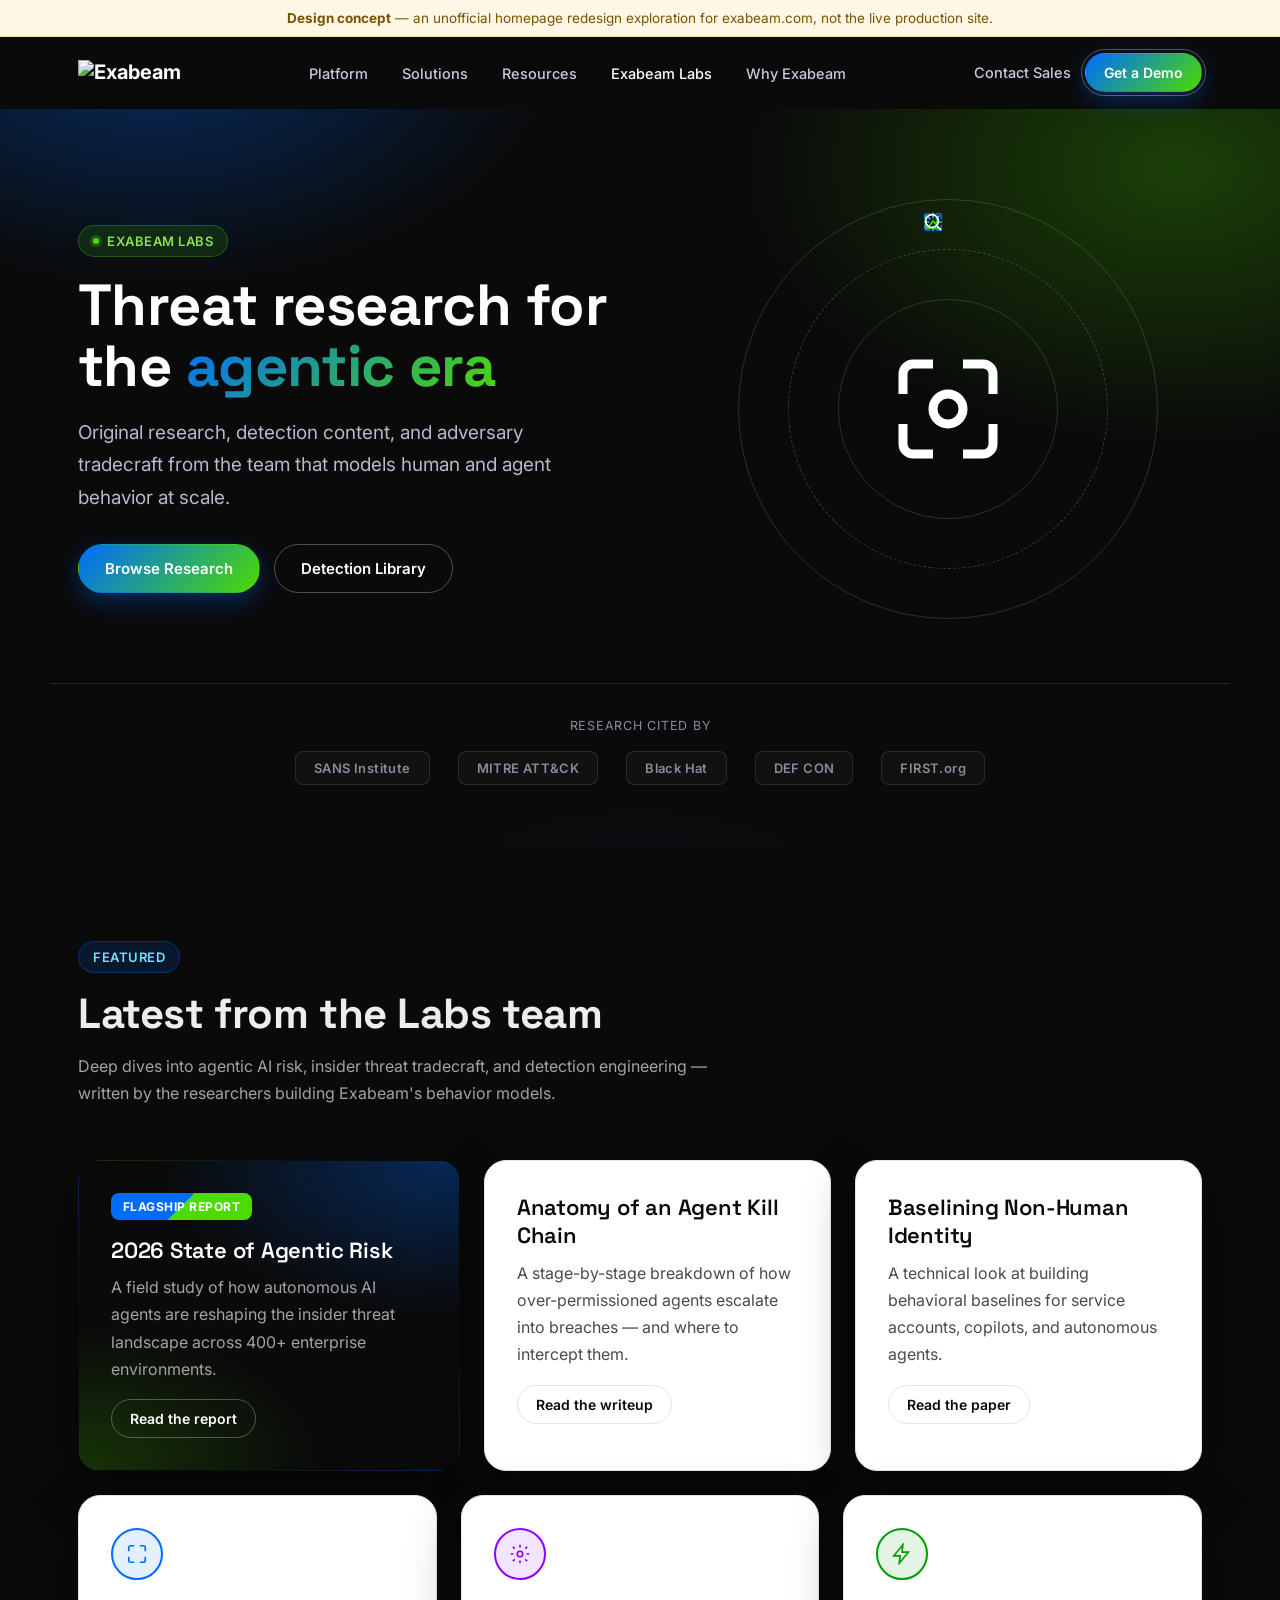
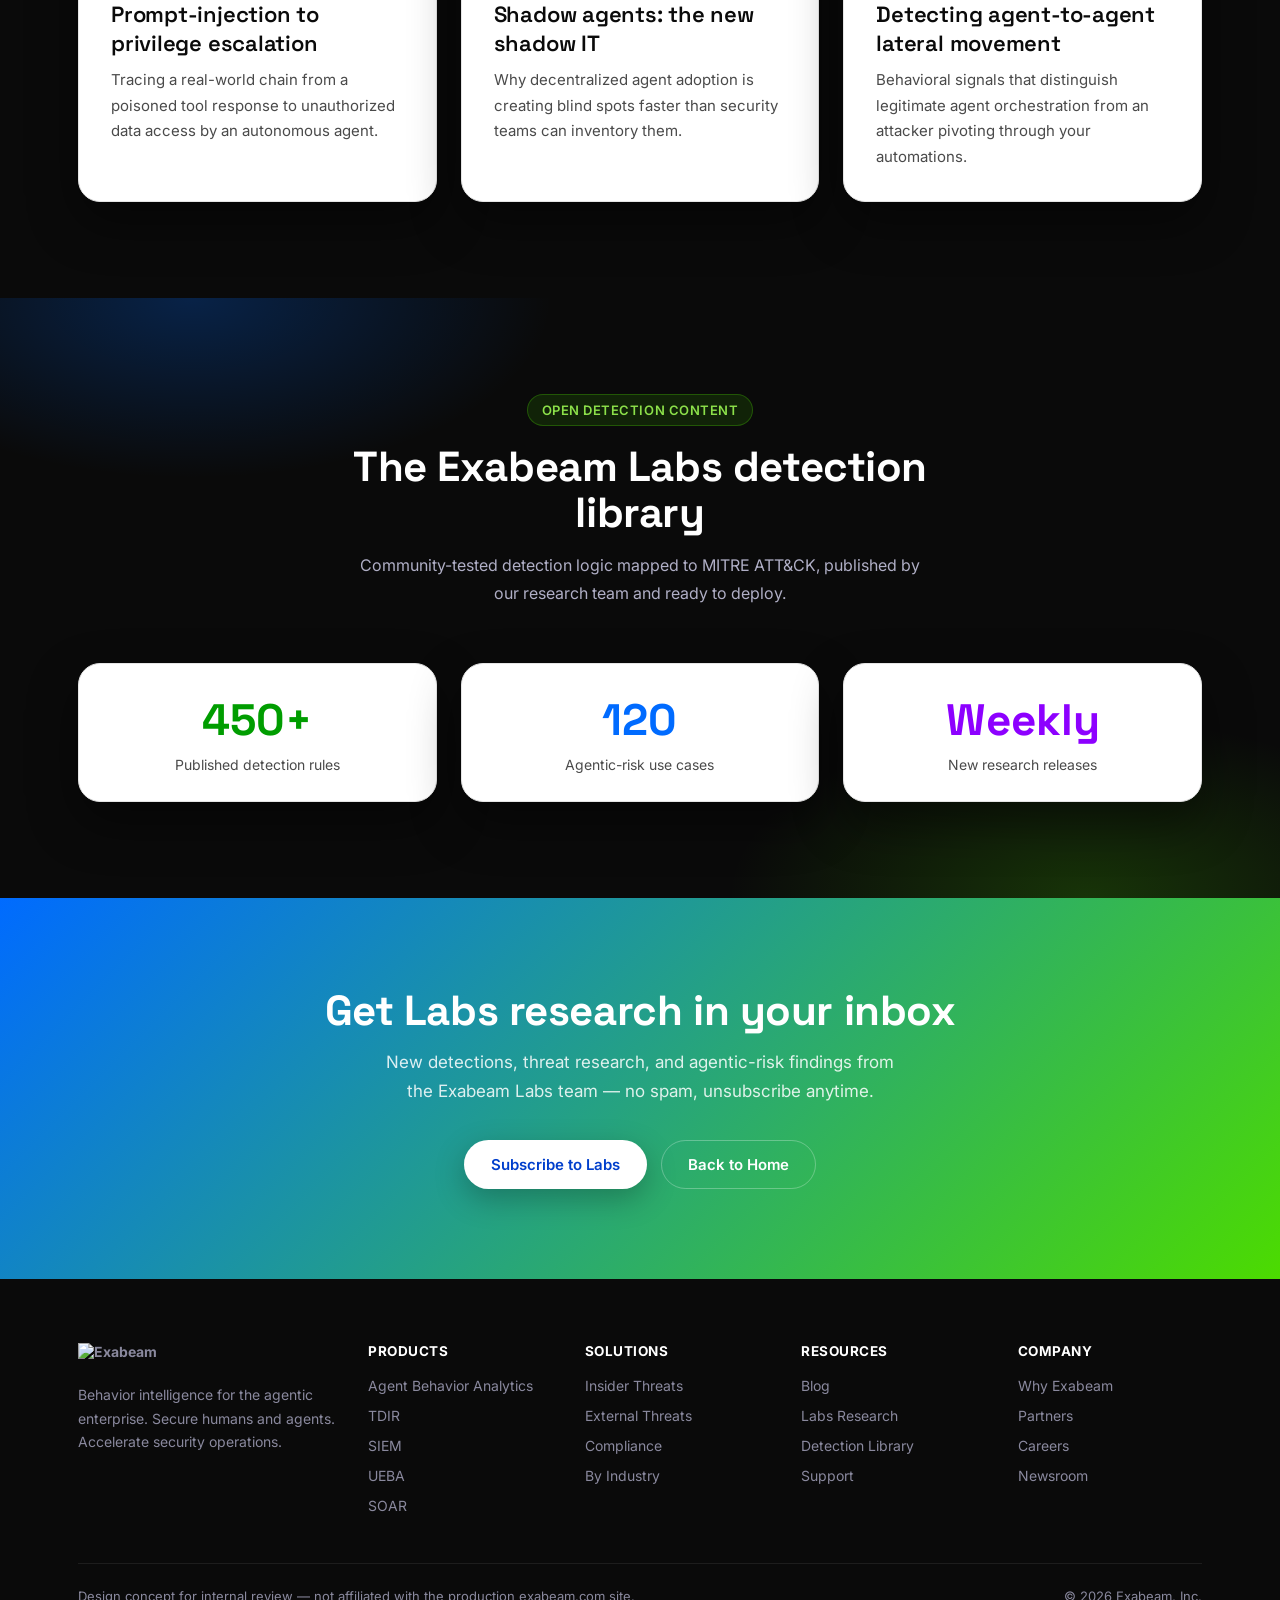
==== commit b8f7c0a4: "Remove fictional trust logos (back to text pills); add Zenity-style ring outline around Get a Demo b" ====
--- a/labs.html
+++ b/labs.html
@@ -27,7 +27,7 @@
     </ul>
     <div class="nav-cta">
       <a href="index.html" class="link">Contact Sales</a>
-      <a href="index.html" class="btn btn-primary btn-sm">Get a Demo</a>
+      <a href="index.html" class="btn btn-primary btn-sm btn-ring">Get a Demo</a>
     </div>
     <button class="nav-toggle" aria-label="Menu">☰</button>
   </div>
--- a/styles.css
+++ b/styles.css
@@ -72,6 +72,14 @@
   .btn-ghost-light{ background:transparent; border-color:var(--line); color:var(--ink); }
   .btn-ghost-light:hover{ background:var(--paper-soft); border-color:#cfcfe0; }
   .btn-sm{ padding:10px 18px; font-size:14px; }
+  .btn-ring{ position:relative; }
+  .btn-ring::after{
+    content:""; position:absolute; inset:-5px; border-radius:var(--radius-pill);
+    border:1px solid rgba(255,255,255,.3);
+    transition:inset .18s ease, border-color .18s ease;
+    pointer-events:none;
+  }
+  .btn-ring:hover::after{ inset:-7px; border-color:rgba(255,255,255,.55); }
 
   /* NAV */
   header{
@@ -120,39 +128,50 @@
   .orbit.o2{ width:320px; height:320px; border-style:dashed; border-color:rgba(255,255,255,.2); animation: spin-reverse-centered 30s linear infinite; }
   .orbit.o3{ width:220px; height:220px; animation: pulse-ring 6s ease-in-out infinite; }
   .orbit-core{
-    position:relative; width:120px; height:120px; border-radius:28px; background:var(--gradient-icon);
-    display:flex; align-items:center; justify-content:center; box-shadow:0 30px 80px rgba(0,107,255,.4);
+    position:relative; width:120px; height:120px; border-radius:28px;
+    background:transparent; border:none;
+    display:flex; align-items:center; justify-content:center; box-shadow:none;
     animation: core-pulse 4.5s ease-in-out infinite;
   }
-  .orbit-core svg{ width:52px; height:52px; }
+  .orbit-core svg{ width:174px; height:auto; }
   .orbit-node{
-    position:absolute; width:56px; height:56px; border-radius:16px;
-    background:var(--panel-dark); border:1px solid var(--panel-dark-border);
-    display:flex; align-items:center; justify-content:center;
-    box-shadow:0 12px 30px rgba(0,0,0,.4);
+    position:absolute; top:50%; left:50%; width:52px; height:52px; margin:-26px 0 0 -26px;
+    transform: rotate(var(--a, 0deg)) translateY(-172px);
+  }
+  .node-inner{
+    width:100%; height:100%; border-radius:50%;
+    background:rgba(var(--nc-rgb, 0,107,255), .12);
+    border:2px solid var(--nc, var(--blue));
+    display:flex; align-items:center; justify-content:center;
+    box-shadow:0 0 22px -4px var(--nc, var(--blue));
     animation: node-float 3.6s ease-in-out infinite;
+    animation-delay:var(--fd, 0s);
   }
   .orbit-node .counter-spin{ display:flex; animation: spin-reverse 50s linear infinite; }
-  .orbit-node svg{ width:24px; height:24px; }
-  .n1{ top:8px; left:50%; margin-left:-28px; animation-delay:0s; }
-  .n2{ bottom:26px; left:14px; animation-delay:.9s; }
-  .n3{ bottom:26px; right:14px; animation-delay:1.8s; }
-  .n4{ top:50%; right:-6px; margin-top:-28px; animation-delay:2.7s; }
-  @media (max-width:520px){ .orbit-wrap{ height:320px;} .orbit.o1{width:300px;height:300px;} .orbit.o2{width:220px;height:220px;} .orbit.o3{width:150px;height:150px;} }
+  .orbit-node svg{ width:22px; height:22px; }
+  .orbit-node img{ width:24px; height:24px; object-fit:contain; }
+  .orbit-node.n-blue .node-inner{ --nc:var(--blue); --nc-rgb:0,107,255; }
+  .orbit-node.n-green .node-inner{ --nc:var(--green-light); --nc-rgb:76,219,0; }
+  .orbit-node.n-purple .node-inner{ --nc:var(--purple); --nc-rgb:141,0,255; }
+  .orbit-caption{ text-align:center; font-size:13px; color:#8A899E; max-width:340px; margin:20px auto 0; }
+  @media (max-width:520px){
+    .orbit-wrap{ height:320px;} .orbit.o1{width:300px;height:300px;} .orbit.o2{width:220px;height:220px;} .orbit.o3{width:150px;height:150px;}
+    .orbit-node{ transform: rotate(var(--a, 0deg)) translateY(-124px); }
+  }
 
   @keyframes spin{ from{ transform:rotate(0deg); } to{ transform:rotate(360deg); } }
   @keyframes spin-reverse{ from{ transform:rotate(0deg); } to{ transform:rotate(-360deg); } }
   @keyframes spin-reverse-centered{ from{ transform:translate(-50%,-50%) rotate(0deg); } to{ transform:translate(-50%,-50%) rotate(-360deg); } }
-  @keyframes core-pulse{ 0%,100%{ transform:scale(1); box-shadow:0 30px 80px rgba(0,107,255,.4); } 50%{ transform:scale(1.05); box-shadow:0 34px 90px rgba(76,219,0,.4); } }
+  @keyframes core-pulse{ 0%,100%{ transform:scale(1); } 50%{ transform:scale(1.05); } }
   @keyframes node-float{ 0%,100%{ transform:translateY(0); } 50%{ transform:translateY(-8px); } }
   @keyframes pulse-ring{ 0%,100%{ opacity:.6; transform:translate(-50%,-50%) scale(1); } 50%{ opacity:1; transform:translate(-50%,-50%) scale(1.03); } }
   @media (prefers-reduced-motion: reduce){
     .orbit-spin, .orbit.o2, .orbit.o3, .orbit-core, .orbit-node, .orbit-node .counter-spin{ animation:none !important; }
   }
 
-  .trust-strip{ margin-top:64px; padding-top:34px; border-top:1px solid rgba(255,255,255,.1); }
+  .trust-strip{ margin-top:64px; padding-top:34px; border-top:1px solid rgba(255,255,255,.1); text-align:center; }
   .trust-label{ font-size:12.5px; letter-spacing:.06em; text-transform:uppercase; color:#8A899E; margin-bottom:18px; }
-  .trust-logos{ display:flex; gap:28px; flex-wrap:wrap; align-items:center; }
+  .trust-logos{ display:flex; gap:28px; flex-wrap:wrap; align-items:center; justify-content:center; }
   .trust-logos span{
     height:34px; padding:0 18px; display:flex; align-items:center;
     color:#8A899E; font-weight:600; font-size:13px; letter-spacing:.03em;
@@ -174,6 +193,12 @@
     transition:transform .2s ease, box-shadow .2s ease, border-color .2s ease;
   }
   .card:hover{ transform:translateY(-4px); box-shadow:0 20px 50px rgba(0,0,0,.35); border-color:#dcdcee; }
+  .icon-tile{
+    width:48px; height:48px; border-radius:14px; margin-bottom:20px;
+    display:flex; align-items:center; justify-content:center;
+    background:var(--gradient-icon);
+  }
+  .icon-tile svg{ width:22px; height:22px; stroke:#fff; }
   /* Icon badges: ring-outline circles matching Exabeam deck iconography */
   .icon-badge{
     width:52px; height:52px; border-radius:50%; margin-bottom:20px; flex:none;
@@ -236,12 +261,16 @@
   .kc-stage:last-child{ padding-bottom:0; }
   .kc-dot{
     position:absolute; left:-64px; top:0; width:48px; height:48px; border-radius:50%;
-    background:var(--panel-dark); border:1px solid rgba(255,255,255,.14);
+    background:rgba(var(--nc-rgb, 0,107,255), .12); border:2px solid var(--nc, var(--blue));
     display:flex; align-items:center; justify-content:center;
     font-family:'Space Grotesk',sans-serif; font-weight:700; font-size:14px; color:#EDEDED;
+    box-shadow:0 0 20px -4px var(--nc, var(--blue));
     animation: kc-pulse 8s ease-in-out infinite; animation-delay:var(--d, 0s);
   }
-  .kc-dot-flag{ background:var(--gradient-icon); color:#fff; border-color:transparent; }
+  .kc-dot.c-blue{ --nc:var(--blue); --nc-rgb:0,107,255; }
+  .kc-dot.c-green{ --nc:var(--green-light); --nc-rgb:76,219,0; }
+  .kc-dot.c-purple{ --nc:var(--purple); --nc-rgb:141,0,255; }
+  .kc-dot.c-orange{ --nc:#FF7A1A; --nc-rgb:255,122,26; background:rgba(255,122,26,.32); }
   .kc-card{ padding-top:6px; }
   .kc-card h3{ margin-bottom:6px; }
   .kc-card p{ margin:0; }
@@ -266,9 +295,9 @@
     100%{ top:100%; opacity:0; }
   }
   @keyframes kc-pulse{
-    0%{ box-shadow:0 0 0 0 rgba(0,107,255,.5); }
-    6%{ box-shadow:0 0 0 10px rgba(0,107,255,0); }
-    100%{ box-shadow:0 0 0 0 rgba(0,107,255,0); }
+    0%{ box-shadow:0 0 0 0 rgba(var(--nc-rgb, 0,107,255),.5); }
+    6%{ box-shadow:0 0 0 10px rgba(var(--nc-rgb, 0,107,255),0); }
+    100%{ box-shadow:0 0 0 0 rgba(var(--nc-rgb, 0,107,255),0); }
   }
   @media (prefers-reduced-motion: reduce){
     .kc-travel, .kc-dot{ animation:none !important; }
@@ -278,6 +307,8 @@
     .kc-dot{ left:-52px; width:40px; height:40px; font-size:12.5px; }
     .kc-spine{ left:19px; }
   }
+
+  .architecture-img{ width:100%; max-width:960px; margin:0 auto; border-radius:var(--radius-lg); display:block; }
 
   /* DARK BAND */
   .band-dark{
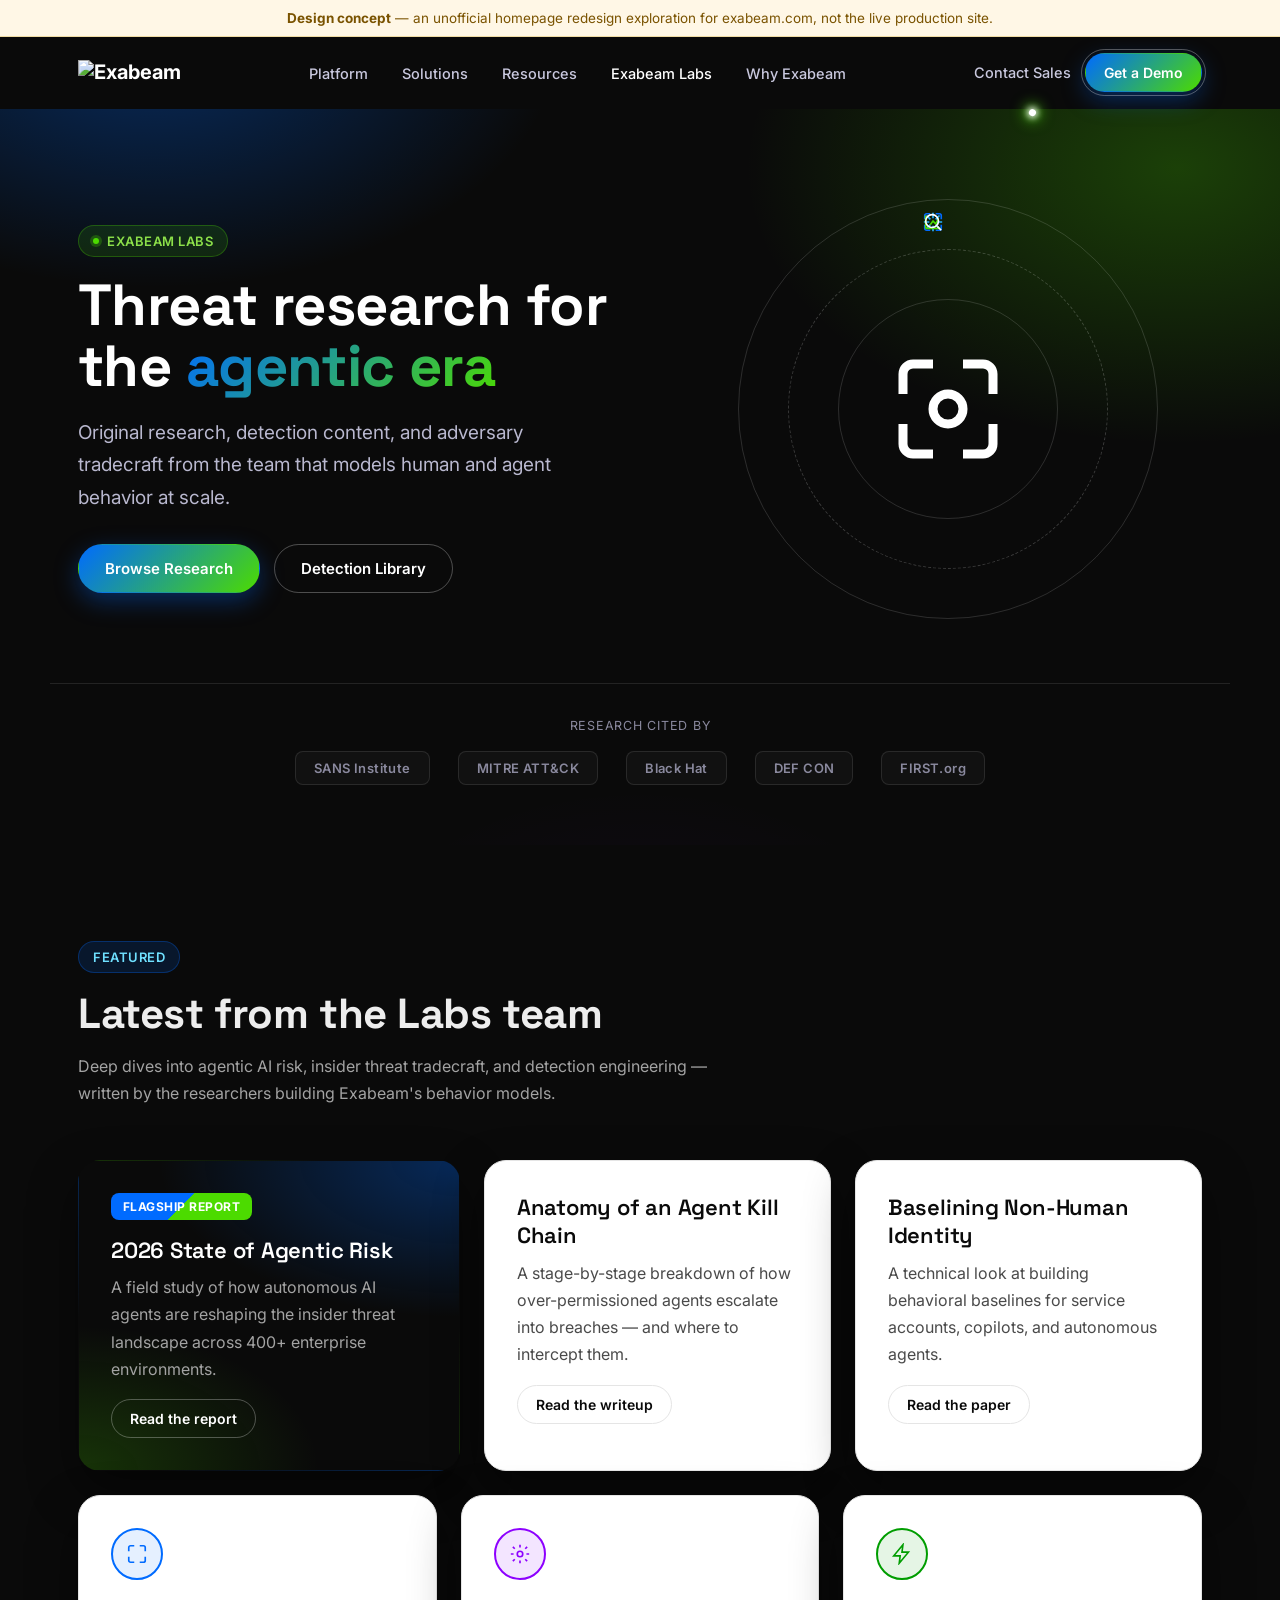
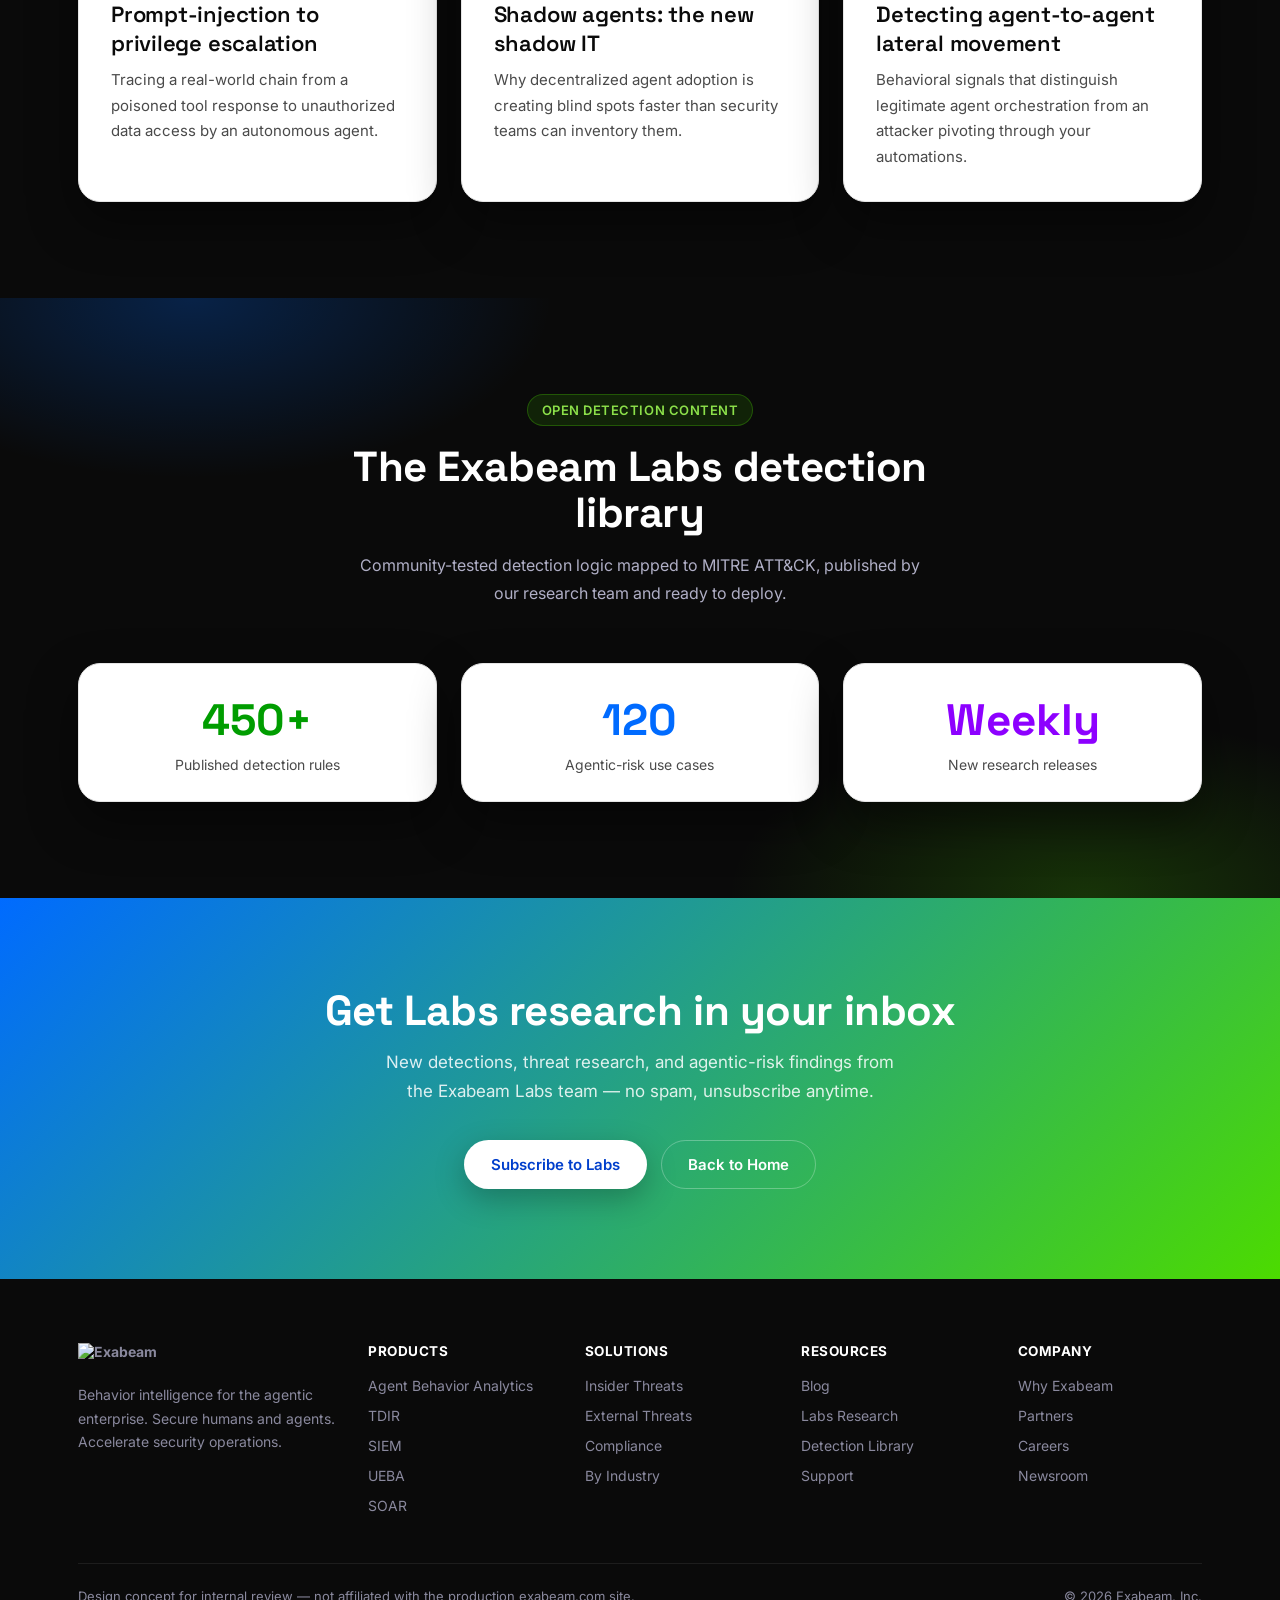
==== commit dd4f8d3f: "Add rotating glowing spark orbiting the Get a Demo button ring for emphasis" ====
--- a/labs.html
+++ b/labs.html
@@ -27,7 +27,7 @@
     </ul>
     <div class="nav-cta">
       <a href="index.html" class="link">Contact Sales</a>
-      <a href="index.html" class="btn btn-primary btn-sm btn-ring">Get a Demo</a>
+      <a href="index.html" class="btn btn-primary btn-sm btn-ring">Get a Demo<span class="spark-orbit"><span class="spark-dot"></span></span></a>
     </div>
     <button class="nav-toggle" aria-label="Menu">☰</button>
   </div>
--- a/styles.css
+++ b/styles.css
@@ -80,6 +80,18 @@
     pointer-events:none;
   }
   .btn-ring:hover::after{ inset:-7px; border-color:rgba(255,255,255,.55); }
+  .spark-orbit{
+    position:absolute; inset:-5px; pointer-events:none;
+    offset-path: polygon(0% 50%, 8% 12%, 25% 0%, 75% 0%, 92% 12%, 100% 50%, 92% 88%, 75% 100%, 25% 100%, 8% 88%, 0% 50%);
+    animation: spark-travel 3.2s linear infinite;
+  }
+  .spark-dot{
+    position:absolute; top:0; left:0; width:7px; height:7px; margin:-3.5px 0 0 -3.5px;
+    border-radius:50%; background:#fff;
+    box-shadow:0 0 6px 2px rgba(255,255,255,.9), 0 0 14px 5px rgba(76,219,0,.65);
+  }
+  @keyframes spark-travel{ from{ offset-distance:0%; } to{ offset-distance:100%; } }
+  @media (prefers-reduced-motion: reduce){ .spark-orbit{ animation:none; } }
 
   /* NAV */
   header{
@@ -230,6 +242,16 @@
     background:radial-gradient(circle at 30% 20%, rgba(0,107,255,.14), transparent 55%),
                radial-gradient(circle at 80% 80%, rgba(76,219,0,.12), transparent 55%);
   }
+  .p-chart{ position:relative; width:100%; max-width:340px; height:auto; }
+  .p-chart-lg{ max-width:440px; }
+  .p-visual-dark{ background:rgba(0,0,0,.55); border-color:rgba(255,255,255,.1); }
+  .p-visual-dark::before{
+    background:radial-gradient(circle at 30% 20%, rgba(0,107,255,.28), transparent 55%),
+               radial-gradient(circle at 80% 80%, rgba(76,219,0,.22), transparent 55%);
+  }
+  .deviation-ring{ transform-box:fill-box; transform-origin:center; animation:dev-pulse 2.2s ease-in-out infinite; }
+  @keyframes dev-pulse{ 0%{ transform:scale(.9); opacity:.9; } 75%{ transform:scale(2.2); opacity:0; } 100%{ opacity:0; } }
+  @media (prefers-reduced-motion: reduce){ .deviation-ring{ animation:none; } }
   /* Platform-row graphics: diagonal-blade motif inspired by the Exabeam mark */
   .p-graphic{ position:relative; width:220px; height:220px; }
   .ring-echo{ position:absolute; inset:12px; border-radius:50%; border:1px dashed var(--line); }
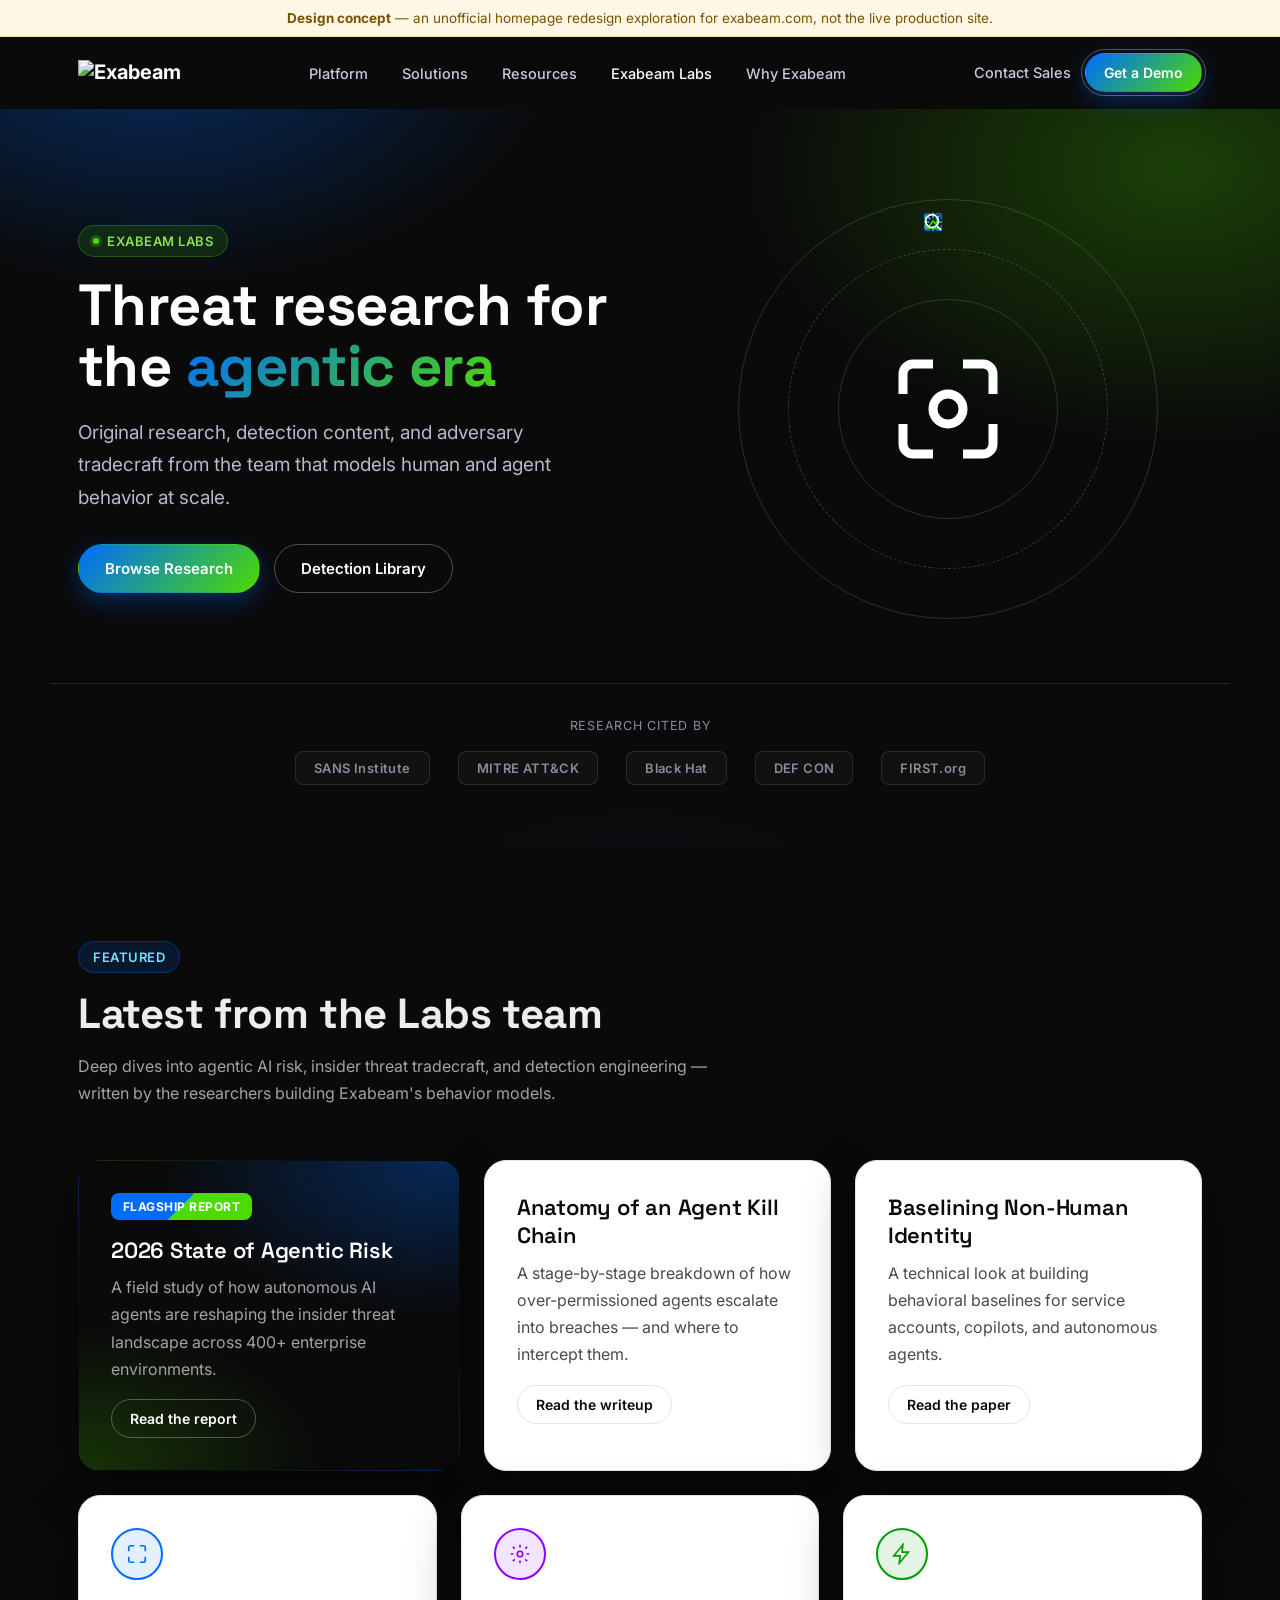
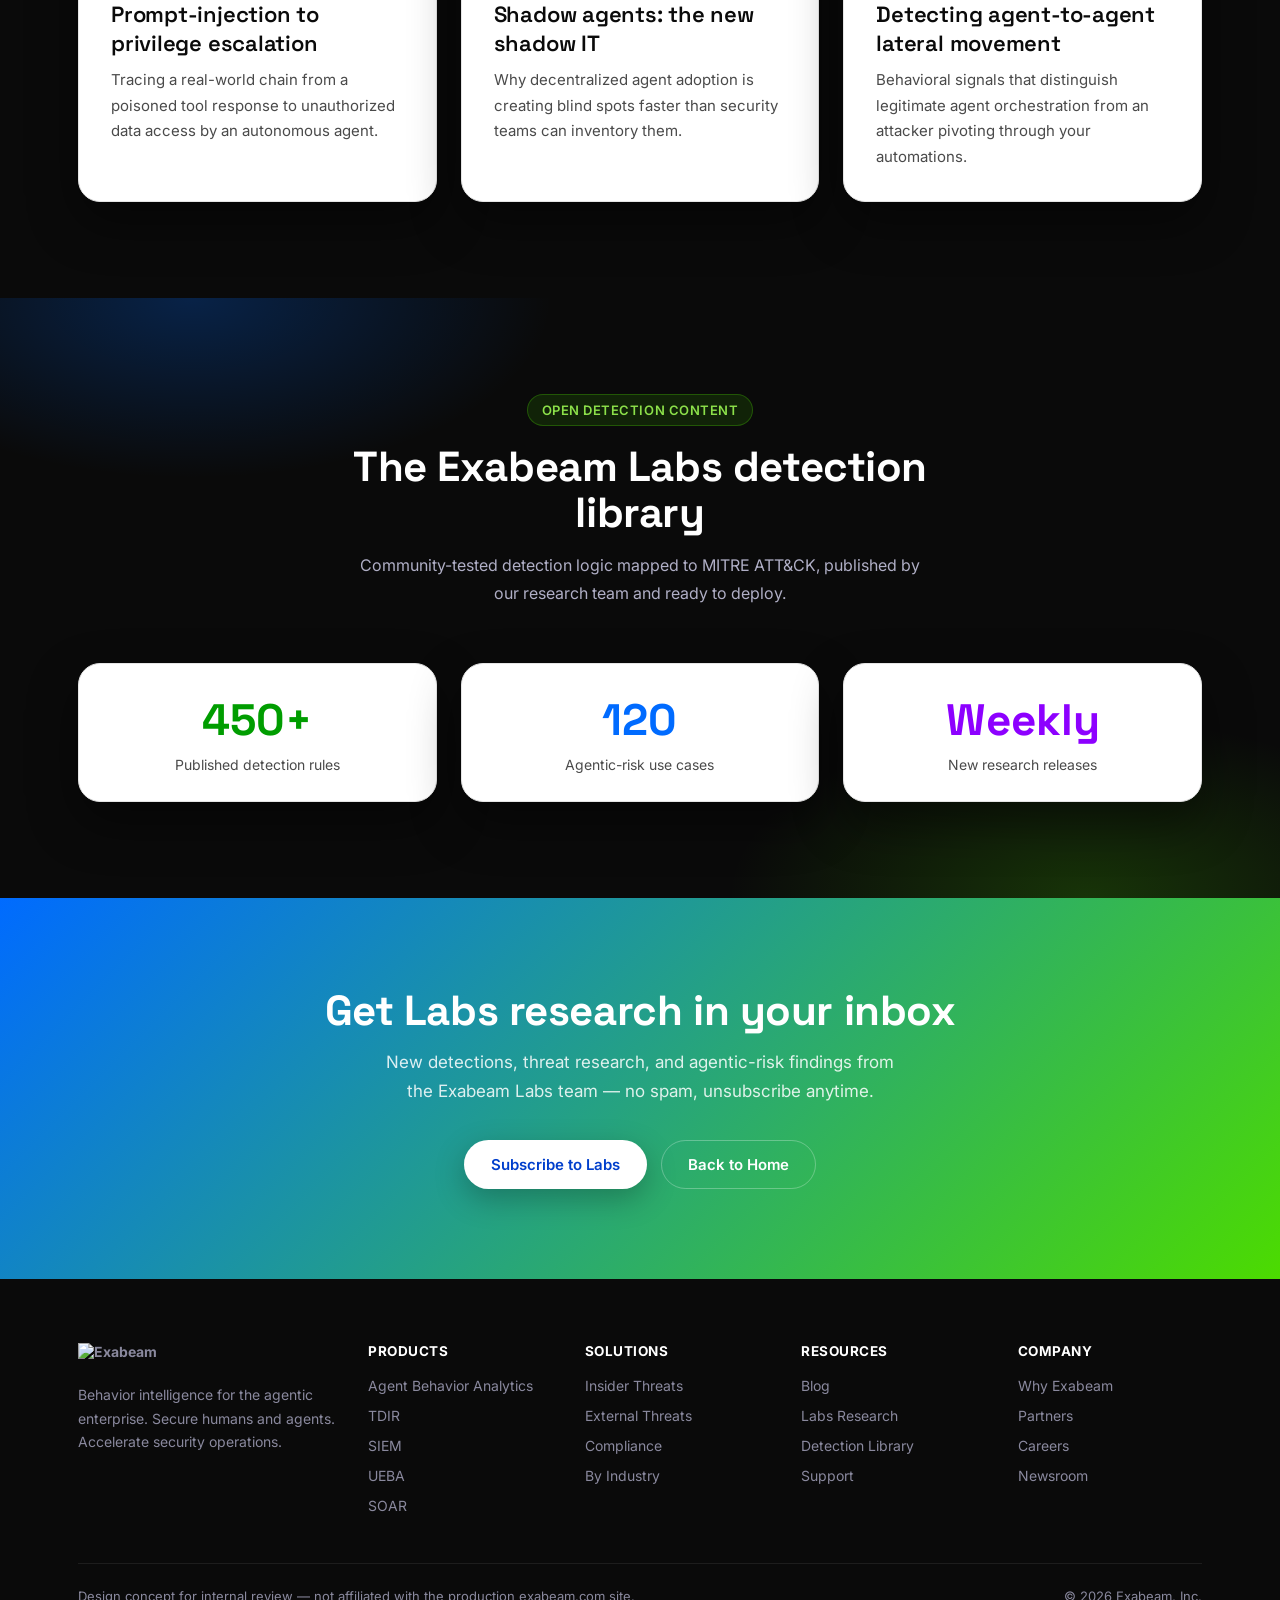
==== commit 3fd06e9c: "Remove orbiting spark effect from Get a Demo buttons" ====
--- a/labs.html
+++ b/labs.html
@@ -27,7 +27,7 @@
     </ul>
     <div class="nav-cta">
       <a href="index.html" class="link">Contact Sales</a>
-      <a href="index.html" class="btn btn-primary btn-sm btn-ring">Get a Demo<span class="spark-orbit"><span class="spark-dot"></span></span></a>
+      <a href="index.html" class="btn btn-primary btn-sm btn-ring">Get a Demo</a>
     </div>
     <button class="nav-toggle" aria-label="Menu">☰</button>
   </div>
--- a/styles.css
+++ b/styles.css
@@ -80,18 +80,6 @@
     pointer-events:none;
   }
   .btn-ring:hover::after{ inset:-7px; border-color:rgba(255,255,255,.55); }
-  .spark-orbit{
-    position:absolute; inset:-5px; pointer-events:none;
-    offset-path: polygon(0% 50%, 8% 12%, 25% 0%, 75% 0%, 92% 12%, 100% 50%, 92% 88%, 75% 100%, 25% 100%, 8% 88%, 0% 50%);
-    animation: spark-travel 3.2s linear infinite;
-  }
-  .spark-dot{
-    position:absolute; top:0; left:0; width:7px; height:7px; margin:-3.5px 0 0 -3.5px;
-    border-radius:50%; background:#fff;
-    box-shadow:0 0 6px 2px rgba(255,255,255,.9), 0 0 14px 5px rgba(76,219,0,.65);
-  }
-  @keyframes spark-travel{ from{ offset-distance:0%; } to{ offset-distance:100%; } }
-  @media (prefers-reduced-motion: reduce){ .spark-orbit{ animation:none; } }
 
   /* NAV */
   header{
@@ -244,11 +232,12 @@
   }
   .p-chart{ position:relative; width:100%; max-width:340px; height:auto; }
   .p-chart-lg{ max-width:440px; }
-  .p-visual-dark{ background:rgba(0,0,0,.55); border-color:rgba(255,255,255,.1); }
-  .p-visual-dark::before{
-    background:radial-gradient(circle at 30% 20%, rgba(0,107,255,.28), transparent 55%),
-               radial-gradient(circle at 80% 80%, rgba(76,219,0,.22), transparent 55%);
-  }
+  .p-chart-xl{ max-width:680px; }
+  .flow-line{ animation:flow-dash 1.1s linear infinite; }
+  @keyframes flow-dash{ to{ stroke-dashoffset:-16; } }
+  @media (prefers-reduced-motion: reduce){ .flow-line{ animation:none; } }
+  .p-visual-dark{ background:transparent; border-color:rgba(255,255,255,.1); box-shadow:none; }
+  .p-visual-dark::before{ background:none; }
   .deviation-ring{ transform-box:fill-box; transform-origin:center; animation:dev-pulse 2.2s ease-in-out infinite; }
   @keyframes dev-pulse{ 0%{ transform:scale(.9); opacity:.9; } 75%{ transform:scale(2.2); opacity:0; } 100%{ opacity:0; } }
   @media (prefers-reduced-motion: reduce){ .deviation-ring{ animation:none; } }
